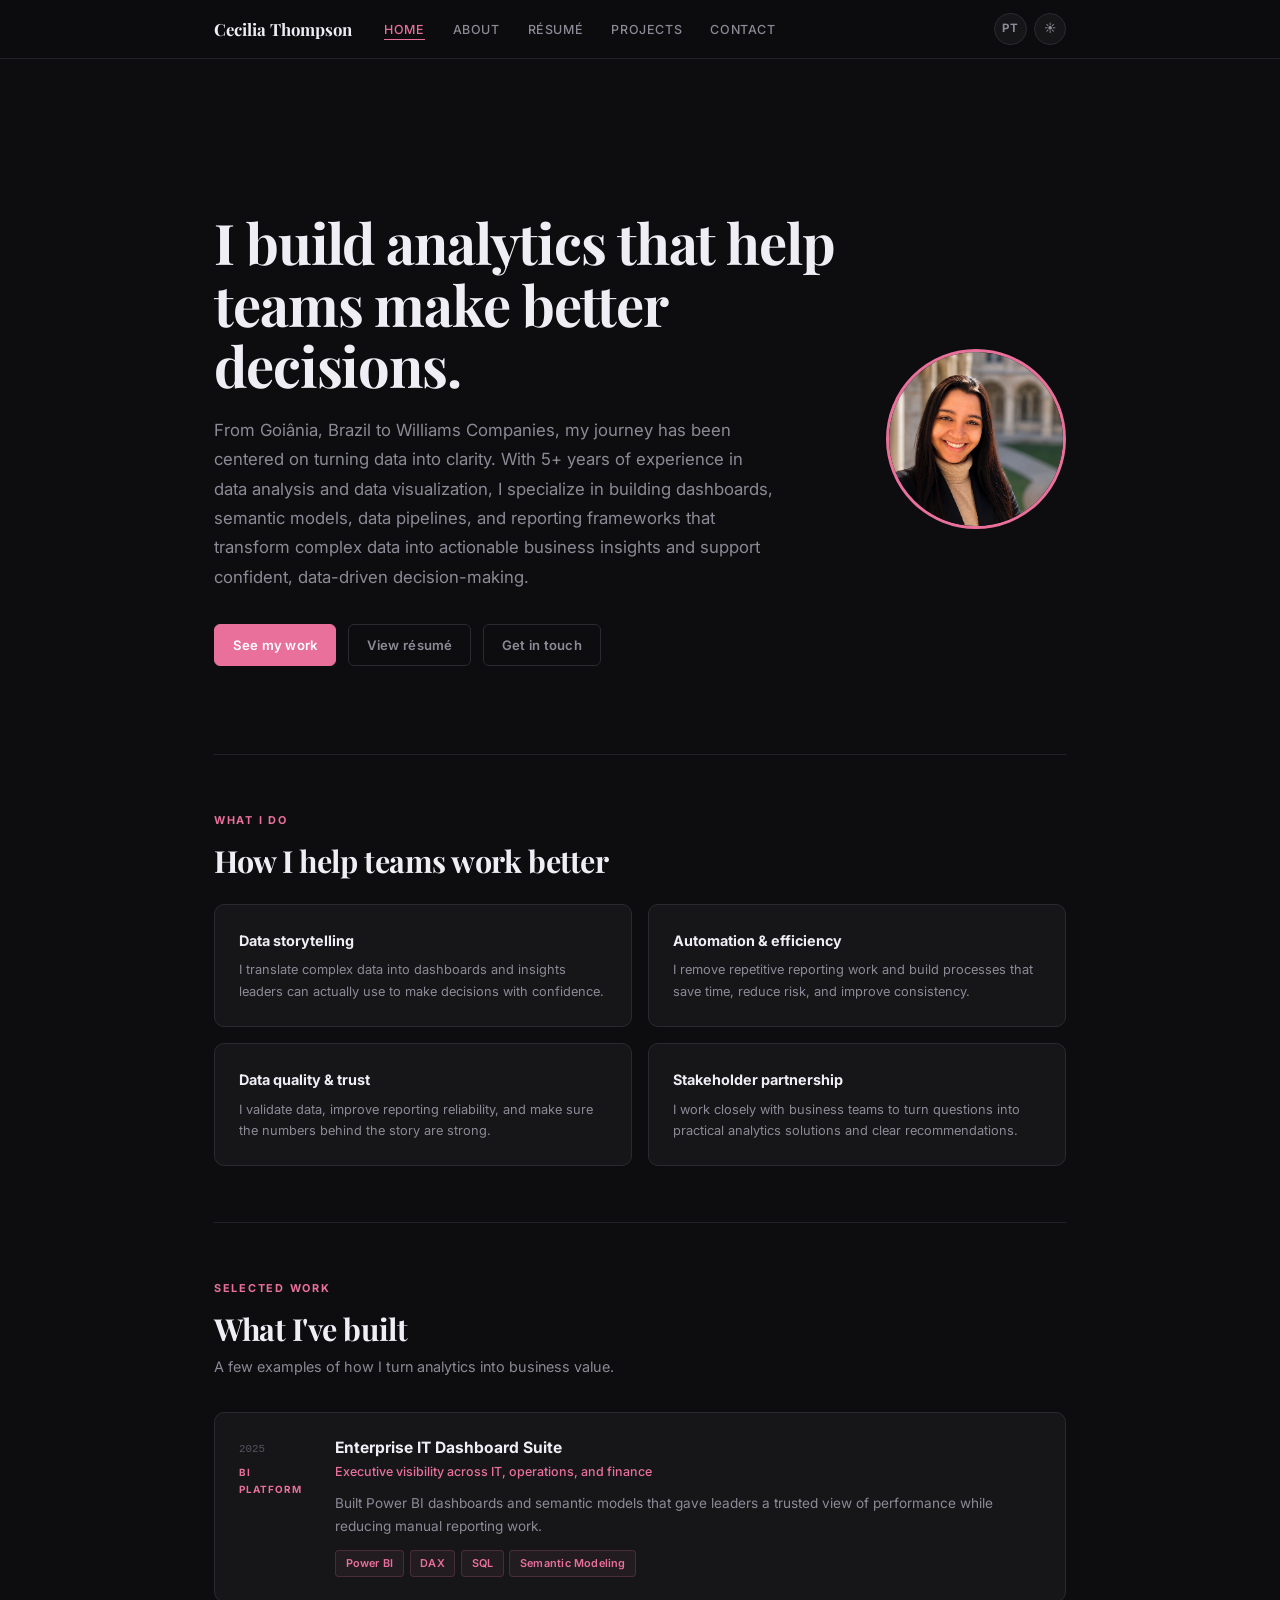
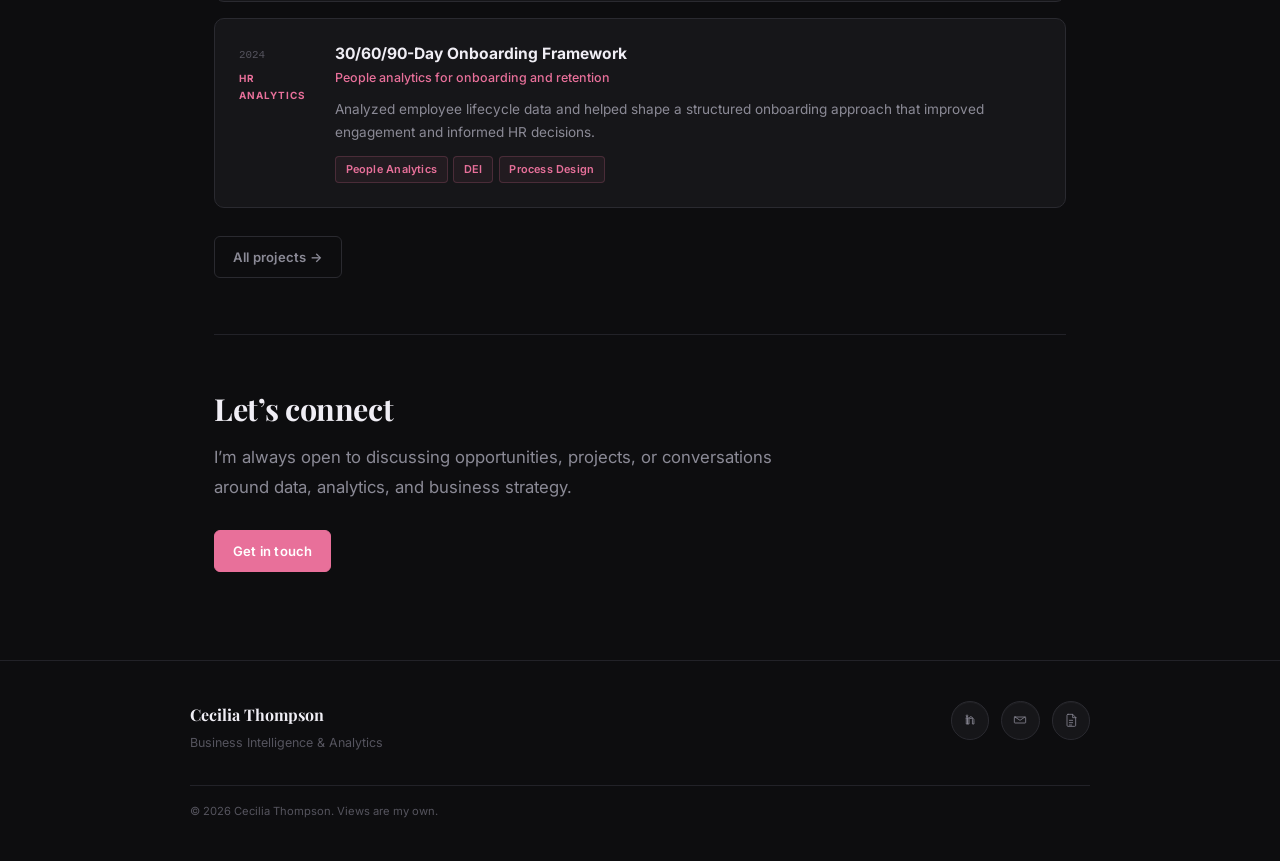
==== index.html @ 58d968da "Shrink hero photo to 180px and bust CSS cache Co-Authored-By: Claude Sonnet 4.6 <noreply@anthropic.c" ====
<!DOCTYPE html>
<html lang="en">
<head>
  <meta charset="UTF-8" />
  <meta name="viewport" content="width=device-width, initial-scale=1.0" />
  <title>Cecilia Thompson — BI & Analytics</title>
  <meta name="description" content="Business intelligence and analytics professional focused on data analysis, dashboards, and models that help teams make better decisions." />
  <meta property="og:title" content="Cecilia Thompson — BI & Analytics" />
  <meta property="og:description" content="Five+ years working with data analysis and building dashboards, models, and pipelines that help Fortune 500 organizations stop guessing." />
  <meta property="og:type" content="website" />
  <link rel="preconnect" href="https://fonts.googleapis.com" />
  <link rel="preconnect" href="https://fonts.gstatic.com" crossorigin />
  <link href="https://fonts.googleapis.com/css2?family=Inter:wght@400;500;600;700&family=Playfair+Display:ital,wght@0,700;1,700&display=swap" rel="stylesheet" />
  <link rel="stylesheet" href="style.css?v=2" />
</head>
<body>
<a href="#main" class="skip-link">Skip to content</a>

<nav class="nav" aria-label="Primary navigation">
  <div class="nav__inner">
    <a href="index.html" class="nav__logo">Cecilia Thompson</a>
    <ul class="nav__links" id="nav-links" role="list">
      <li><a href="index.html" class="nav__link nav__link--active" data-i18n="nav.home">Home</a></li>
      <li><a href="about.html" class="nav__link" data-i18n="nav.about">About</a></li>
      <li><a href="resume.html" class="nav__link" data-i18n="nav.resume">Résumé</a></li>
      <li><a href="projects.html" class="nav__link" data-i18n="nav.projects">Projects</a></li>
      <li><a href="contact.html" class="nav__link" data-i18n="nav.contact">Contact</a></li>
    </ul>
    <div class="nav__controls">
      <button class="nav__toggle" id="lang-toggle" aria-label="Switch language">PT</button>
      <button class="nav__toggle nav__toggle--theme" id="theme-toggle" aria-label="Toggle theme">☀</button>
    </div>
    <button class="nav__hamburger" aria-label="Open menu" aria-expanded="false" onclick="toggleNav(this)">
      <span></span><span></span><span></span>
    </button>
  </div>
</nav>

<main id="main">
  <div class="page page--wide">

    <!-- HERO -->
    <section class="hero hero--split">
      <div class="hero__text">
        <h1 data-i18n="hero.title">I build analytics that help teams make better decisions.</h1>
        <p class="lead hero__lead" data-i18n="hero.lead">From Goiânia, Brazil to Williams Companies, my journey has been centered on turning data into clarity. With 5+ years of experience in data analysis and data visualization, I specialize in building dashboards, semantic models, data pipelines, and reporting frameworks that transform complex data into actionable business insights and support confident, data-driven decision-making.</p>
        <div class="hero__actions">
          <a href="projects.html" class="btn btn--primary" data-i18n="btn.work">See my work</a>
          <a href="resume.html" class="btn btn--ghost" data-i18n="btn.resume">View résumé</a>
          <a href="contact.html" class="btn btn--ghost" data-i18n="btn.contact">Get in touch</a>
        </div>
      </div>
      <div class="hero__photo">
        <img src="assets/profile.png" alt="Cecilia Thompson" />
      </div>
    </section>

    <hr/>

    <!-- WHAT I DO -->
    <section class="reveal">
      <span class="eyebrow" data-i18n="skills.eyebrow">What I do</span>
      <h2 data-i18n="skills.title">How I help teams work better</h2>
      <div class="pillars" style="margin-top:1.5rem">
        <div class="pillar">
          <div class="pillar__title" data-i18n="skills.card1.title">Data storytelling</div>
          <div class="pillar__body" data-i18n="skills.card1.body">I translate complex data into dashboards and insights leaders can actually use to make decisions with confidence.</div>
        </div>
        <div class="pillar">
          <div class="pillar__title" data-i18n="skills.card2.title">Automation & efficiency</div>
          <div class="pillar__body" data-i18n="skills.card2.body">I remove repetitive reporting work and build processes that save time, reduce risk, and improve consistency.</div>
        </div>
        <div class="pillar">
          <div class="pillar__title" data-i18n="skills.card3.title">Data quality & trust</div>
          <div class="pillar__body" data-i18n="skills.card3.body">I validate data, improve reporting reliability, and make sure the numbers behind the story are strong.</div>
        </div>
        <div class="pillar">
          <div class="pillar__title" data-i18n="skills.card4.title">Stakeholder partnership</div>
          <div class="pillar__body" data-i18n="skills.card4.body">I work closely with business teams to turn questions into practical analytics solutions and clear recommendations.</div>
        </div>
      </div>
    </section>

    <hr/>

    <!-- SELECTED WORK -->
    <section class="reveal">
      <span class="eyebrow" data-i18n="work.eyebrow">Selected work</span>
      <h2 data-i18n="work.title">What I've built</h2>
      <p class="section__sub" data-i18n="work.sub">A few examples of how I turn analytics into business value.</p>

      <div class="proj-list" style="margin-top:2rem">

        <a class="proj-item proj-item--link" href="projects.html#enterprise-it-dashboard-suite">
          <div class="proj-meta">
            <div class="proj-year">2025</div>
            <div class="proj-cat" data-i18n="work.card1.cat">BI Platform</div>
          </div>
          <div>
            <div class="proj-title" data-i18n="work.card1.title">Enterprise IT Dashboard Suite</div>
            <div class="proj-kicker" data-i18n="work.card1.kicker">Executive visibility across IT, operations, and finance</div>
            <div class="proj-desc" data-i18n="work.card1.desc">Built Power BI dashboards and semantic models that gave leaders a trusted view of performance while reducing manual reporting work.</div>
            <div class="proj-tags"><span class="tag">Power BI</span><span class="tag">DAX</span><span class="tag">SQL</span><span class="tag">Semantic Modeling</span></div>
          </div>
        </a>

        <a class="proj-item proj-item--link" href="projects.html#onboarding-framework">
          <div class="proj-meta">
            <div class="proj-year">2024</div>
            <div class="proj-cat" data-i18n="work.card2.cat">HR Analytics</div>
          </div>
          <div>
            <div class="proj-title" data-i18n="work.card2.title">30/60/90-Day Onboarding Framework</div>
            <div class="proj-kicker" data-i18n="work.card2.kicker">People analytics for onboarding and retention</div>
            <div class="proj-desc" data-i18n="work.card2.desc">Analyzed employee lifecycle data and helped shape a structured onboarding approach that improved engagement and informed HR decisions.</div>
            <div class="proj-tags"><span class="tag">People Analytics</span><span class="tag">DEI</span><span class="tag">Process Design</span></div>
          </div>
        </a>

      </div>

      <div style="margin-top:1.75rem">
        <a href="projects.html" class="btn btn--ghost">All projects →</a>
      </div>
    </section>

    <hr/>

    <!-- CTA -->
    <section class="reveal" style="padding-bottom:1rem">
      <h2 data-i18n="cta.title">Let’s connect</h2>
      <p class="lead" style="margin:1rem 0 1.75rem" data-i18n="cta.body">I’m always open to discussing opportunities, projects, or conversations around data, analytics, and business strategy.</p>
      <a href="contact.html" class="btn btn--primary" data-i18n="cta.button">Get in touch</a>
    </section>

  </div>
</main>

<footer class="footer" aria-label="Site footer">
  <div class="footer__inner">
    <div class="footer__left">
      <div class="footer__name" data-i18n="footer.name">Cecilia Thompson</div>
      <div class="footer__tagline" data-i18n="footer.tagline">Business Intelligence & Analytics</div>
    </div>
    <div class="footer__links">
      <a href="https://www.linkedin.com/in/cecilia-t-38b101208/" target="_blank" rel="noopener" class="footer__icon" aria-label="LinkedIn">
        <svg viewBox="0 0 24 24" aria-hidden="true">
          <path d="M6.4 9.1h2.3V18H6.4V9.1Zm1.15-1.95a1.33 1.33 0 1 1 0-2.66 1.33 1.33 0 0 1 0 2.66ZM10.8 9.1h2.2v1.18h.03c.3-.58 1.04-1.18 2.15-1.18 2.3 0 2.74 1.5 2.74 3.46V18h-2.3v-7.15c0-1.7-.03-3.88-2.35-3.88-2.36 0-2.72 1.84-2.72 3.74V18h-2.3V9.1Z"/>
        </svg>
      </a>
      <a href="contact.html" class="footer__icon" aria-label="Contact">
        <svg viewBox="0 0 24 24" aria-hidden="true">
          <path d="M4.5 7.5h15a1 1 0 0 1 1 1v7a1 1 0 0 1-1 1h-15a1 1 0 0 1-1-1v-7a1 1 0 0 1 1-1Z"/>
          <path d="m4.5 7.5 7.5 5 7.5-5"/>
        </svg>
      </a>
      <a href="resume.html" class="footer__icon" aria-label="Résumé">
        <svg viewBox="0 0 24 24" aria-hidden="true">
          <path d="M7.5 3.5h7l4.5 4.5V20a1.5 1.5 0 0 1-1.5 1.5H7.5A1.5 1.5 0 0 1 6 20V5A1.5 1.5 0 0 1 7.5 3.5Z"/>
          <path d="M14.5 3.5v5h5"/>
          <path d="M9.5 12.5h5M9.5 16h5M9.5 19.5h3.5"/>
        </svg>
      </a>
    </div>
  </div>
  <p class="footer__copy" data-i18n="footer.copy">© 2026 Cecilia Thompson. Views are my own.</p>
</footer>

<script>
function toggleNav(btn){var links=document.getElementById("nav-links");var open=links.classList.toggle("nav__links--open");btn.setAttribute("aria-expanded",String(open));btn.setAttribute("aria-label",open?"Close menu":"Open menu");}
(function(){if("IntersectionObserver" in window){var obs=new IntersectionObserver(function(entries){entries.forEach(function(e){if(e.isIntersecting){e.target.classList.add("reveal--visible");obs.unobserve(e.target);}});},{threshold:0.08,rootMargin:"0px 0px -24px 0px"});document.querySelectorAll(".reveal").forEach(function(el){obs.observe(el);});}else{document.querySelectorAll(".reveal").forEach(function(el){el.classList.add("reveal--visible");});}})();
</script>
<script>
const translations = {
  en: {
    'nav.home': 'Home',
    'nav.about': 'About',
    'nav.resume': 'Résumé',
    'nav.projects': 'Projects',
    'nav.contact': 'Contact',
    'hero.title': 'I build analytics that help teams make better decisions.',
    'hero.lead': 'From Goiânia, Brazil to Williams Companies, my journey has been centered on turning data into clarity. With 5+ years of experience in data analysis and data visualization, I specialize in building dashboards, semantic models, data pipelines, and reporting frameworks that transform complex data into actionable business insights and support confident, data-driven decision-making.',
    'btn.work': 'See my work',
    'btn.resume': 'View résumé',
    'btn.contact': 'Get in touch',
    'skills.eyebrow': 'What I do',
    'skills.title': 'How I help teams work better',
    'skills.card1.title': 'Data storytelling',
    'skills.card1.body': 'I translate complex data into dashboards and insights leaders can actually use to make decisions with confidence.',
    'skills.card2.title': 'Automation & efficiency',
    'skills.card2.body': 'I remove repetitive reporting work and build processes that save time, reduce risk, and improve consistency.',
    'skills.card3.title': 'Data quality & trust',
    'skills.card3.body': 'I validate data, improve reporting reliability, and make sure the numbers behind the story are strong.',
    'skills.card4.title': 'Stakeholder partnership',
    'skills.card4.body': 'I work closely with business teams to turn questions into practical analytics solutions and clear recommendations.',
    'work.eyebrow': 'Selected work',
    'work.title': "What I've built",
    'work.sub': 'A few examples of how I turn analytics into business value.',
    'work.card1.cat': 'BI Platform',
    'work.card1.title': 'Enterprise IT Dashboard Suite',
    'work.card1.kicker': 'Executive visibility across IT, operations, and finance',
    'work.card1.desc': 'Built Power BI dashboards and semantic models that gave leaders a trusted view of performance while reducing manual reporting work.',
    'work.card2.cat': 'HR Analytics',
    'work.card2.title': '30/60/90-Day Onboarding Framework',
    'work.card2.kicker': 'People analytics for onboarding and retention',
    'work.card2.desc': 'Analyzed employee lifecycle data and helped shape a structured onboarding approach that improved engagement and informed HR decisions.',
    'cta.title': 'Let’s connect',
    'cta.body': 'I’m always open to discussing opportunities, projects, or conversations around data, analytics, and business strategy.',
    'cta.button': 'Get in touch',
    'footer.name': 'Cecilia Thompson',
    'footer.tagline': 'Business Intelligence & Analytics',
    'footer.copy': '© 2026 Cecilia Thompson. Views are my own.'
  },
  pt: {
    'nav.home': 'Início',
    'nav.about': 'Sobre',
    'nav.resume': 'Currículo',
    'nav.projects': 'Projetos',
    'nav.contact': 'Contato',
    'hero.title': 'Eu construo análises que ajudam equipes a tomar melhores decisões.',
    'hero.lead': 'De Goiânia, Brasil até a Williams Companies, minha trajetória tem sido focada em transformar dados em clareza. Com mais de 5 anos de experiência em análise e visualização de dados, sou especializada em construir dashboards, modelos semânticos, pipelines de dados e estruturas de relatórios que transformam dados complexos em insights acionáveis e apoiam decisões confiantes baseadas em dados.',
    'btn.work': 'Veja meu trabalho',
    'btn.resume': 'Ver currículo',
    'btn.contact': 'Entre em contato',
    'skills.eyebrow': 'O que faço',
    'skills.title': 'Como ajudo equipes a trabalhar melhor',
    'skills.card1.title': 'Narrativa com dados',
    'skills.card1.body': 'Traduzo dados complexos em dashboards e insights que líderes conseguem usar para tomar decisões com confiança.',
    'skills.card2.title': 'Automação e eficiência',
    'skills.card2.body': 'Elimino trabalho manual recorrente e construo processos que economizam tempo, reduzem riscos e melhoram a consistência.',
    'skills.card3.title': 'Qualidade e confiança dos dados',
    'skills.card3.body': 'Valido dados, aumento a confiabilidade dos relatórios e garanto que os números por trás da narrativa sejam sólidos.',
    'skills.card4.title': 'Parceria com stakeholders',
    'skills.card4.body': 'Trabalho em parceria com equipes de negócio para transformar perguntas em soluções analíticas práticas e recomendações claras.',
    'work.eyebrow': 'Trabalho selecionado',
    'work.title': 'O que eu construí',
    'work.sub': 'Alguns exemplos de como transformo analytics em valor para o negócio.',
    'work.card1.cat': 'Plataforma BI',
    'work.card1.title': 'Enterprise IT Dashboard Suite',
    'work.card1.kicker': 'Visibilidade executiva para TI, operações e finanças',
    'work.card1.desc': 'Construí dashboards e modelos semânticos em Power BI que deram aos líderes uma visão confiável do desempenho e reduziram o trabalho manual de relatórios.',
    'work.card2.cat': 'Analytics de RH',
    'work.card2.title': 'Framework de 30/60/90 dias',
    'work.card2.kicker': 'Analytics de pessoas para onboarding e retenção',
    'work.card2.desc': 'Analisei dados do ciclo de vida dos colaboradores e ajudei a estruturar uma abordagem de onboarding que melhorou o engajamento e apoiou decisões de RH.',
    'cta.title': 'Vamos conversar',
    'cta.body': 'Estou sempre aberta a discutir oportunidades, projetos ou conversas sobre dados, analytics e estratégia de negócio.',
    'cta.button': 'Entre em contato',
    'footer.name': 'Cecilia Thompson',
    'footer.tagline': 'Business Intelligence & Analytics',
    'footer.copy': '© 2026 Cecilia Thompson. Todos os direitos reservados.'
  }
};

const savedLang = localStorage.getItem('site-lang') || 'en';
const savedTheme = localStorage.getItem('site-theme') || 'dark';

function applyTranslation(lang) {
  document.documentElement.lang = lang;
  document.querySelectorAll('[data-i18n]').forEach(el => {
    const key = el.getAttribute('data-i18n');
    if (translations[lang] && translations[lang][key]) {
      el.textContent = translations[lang][key];
    }
  });
  const langToggle = document.getElementById('lang-toggle');
  if (langToggle) langToggle.textContent = lang === 'en' ? 'PT' : 'EN';
}

function applyTheme(theme) {
  document.body.setAttribute('data-theme', theme);
  const themeToggle = document.getElementById('theme-toggle');
  if (themeToggle) themeToggle.textContent = theme === 'dark' ? '☀' : '☾';
}

function toggleLanguage() {
  const current = document.documentElement.lang === 'pt' ? 'pt' : 'en';
  const next = current === 'en' ? 'pt' : 'en';
  localStorage.setItem('site-lang', next);
  applyTranslation(next);
}

function toggleTheme() {
  const current = document.body.getAttribute('data-theme') === 'light' ? 'light' : 'dark';
  const next = current === 'dark' ? 'light' : 'dark';
  localStorage.setItem('site-theme', next);
  applyTheme(next);
}

document.addEventListener('DOMContentLoaded', function () {
  applyTranslation(savedLang);
  applyTheme(savedTheme);
  document.getElementById('lang-toggle')?.addEventListener('click', toggleLanguage);
  document.getElementById('theme-toggle')?.addEventListener('click', toggleTheme);
});
</script>
</body>
</html>
---- style.css ----
/* ============================================================
   CECILIA THOMPSON — Design System
   Dark professional · Rose pink accent · Kaleb-inspired layout
   ============================================================ */

/* ── TOKENS ── */
:root {
  --bg:           #0D0D0F;
  --bg2:          #161619;
  --bg3:          #1E1E23;
  --border:       #2A2A30;
  --border-soft:  #222228;
  --text:         #F0EEF5;
  --text-muted:   #8B8A96;
  --text-faint:   #55545E;
  --accent:       #E8709A;
  --accent-dark:  #C4547A;
  --accent-glow:  rgba(232,112,154,0.12);
  --accent-faint: rgba(232,112,154,0.06);
  --display:      'Playfair Display', Georgia, serif;
  --body:         'Inter', system-ui, -apple-system, sans-serif;
  --mono:         'JetBrains Mono', 'Fira Code', 'Courier New', monospace;
  --content-w:    680px;
  --wide-w:       900px;
  --ease:         0.15s ease;
  --ease-slow:    0.35s ease;
}

/* ── RESET ── */
*, *::before, *::after { box-sizing: border-box; margin: 0; padding: 0; }
html { scroll-behavior: smooth; font-size: 16px; }
body {
  font-family: var(--body);
  background: var(--bg);
  color: var(--text);
  line-height: 1.7;
  -webkit-font-smoothing: antialiased;
  -moz-osx-font-smoothing: grayscale;
  min-height: 100vh;
  display: flex;
  flex-direction: column;
  transition: background var(--ease-slow), color var(--ease-slow);
}
body[data-theme="light"] {
  --bg: #F5F3EC;
  --bg2: #FBF8F1;
  --bg3: #F0EBDD;
  --border: #DDD4B7;
  --border-soft: #E8E0C8;
  --text: #181714;
  --text-muted: #5D5547;
  --text-faint: #8A7F65;
  --accent: #C4577A;
  --accent-dark: #A84165;
  --accent-glow: rgba(196,87,122,0.12);
  --accent-faint: rgba(196,87,122,0.08);
}
a { color: inherit; text-decoration: none; }
ul, ol { list-style: none; }
img, svg { display: block; max-width: 100%; }
button { cursor: pointer; border: none; background: none; font: inherit; color: inherit; }
input, textarea {
  font: inherit;
  color: var(--text);
  background: var(--bg3);
  border: 1px solid var(--border);
  border-radius: 6px;
  padding: 0.7rem 1rem;
  width: 100%;
  transition: border-color var(--ease);
}
input:focus, textarea:focus {
  outline: none;
  border-color: var(--accent);
}
input::placeholder, textarea::placeholder { color: var(--text-faint); }

/* ── ACCESSIBILITY ── */
.skip-link {
  position: absolute;
  top: -100%;
  left: 1rem;
  background: var(--accent);
  color: #fff;
  padding: 0.5rem 1rem;
  border-radius: 4px;
  font-size: 0.8rem;
  font-weight: 600;
  z-index: 999;
  transition: top var(--ease);
}
.skip-link:focus { top: 1rem; }
:focus-visible {
  outline: 2px solid var(--accent);
  outline-offset: 3px;
  border-radius: 3px;
}
@media (prefers-reduced-motion: reduce) {
  *, *::before, *::after {
    animation-duration: 0.01ms !important;
    transition-duration: 0.01ms !important;
  }
}

/* ── LAYOUT ── */
.container {
  width: 100%;
  max-width: var(--content-w);
  margin-inline: auto;
  padding-inline: 1.5rem;
}
.container--wide {
  max-width: var(--wide-w);
}
main { flex: 1; }

/* ── NAV ── */
.nav {
  position: sticky;
  top: 0;
  z-index: 100;
  background: rgba(13, 13, 15, 0.85);
  backdrop-filter: blur(16px);
  -webkit-backdrop-filter: blur(16px);
  border-bottom: 1px solid var(--border-soft);
  transition: background var(--ease-slow);
}
body[data-theme="light"] .nav {
  background: rgba(245, 243, 236, 0.85);
}
.nav__inner {
  max-width: var(--wide-w);
  margin-inline: auto;
  padding-inline: 1.5rem;
  height: 58px;
  display: flex;
  align-items: center;
  justify-content: space-between;
  gap: 2rem;
}
.nav__logo {
  font-family: var(--display);
  font-size: 1.05rem;
  font-weight: 700;
  color: var(--text);
  white-space: nowrap;
  flex-shrink: 0;
}
.nav__logo span { color: var(--accent); }
.nav__links {
  display: flex;
  align-items: center;
  gap: 1.75rem;
}
.nav__controls {
  display: flex;
  align-items: center;
  gap: 0.45rem;
  margin-left: auto;
}
.nav__toggle {
  display: inline-flex;
  align-items: center;
  justify-content: center;
  min-width: 2rem;
  height: 2rem;
  padding: 0 0.45rem;
  border-radius: 999px;
  background: var(--bg2);
  border: 1px solid var(--border);
  color: var(--text-muted);
  font-size: 0.72rem;
  font-weight: 700;
  letter-spacing: 0.06em;
  transition: background var(--ease), color var(--ease), border-color var(--ease);
}
.nav__toggle:hover {
  background: var(--bg3);
  color: var(--text);
  border-color: var(--text-faint);
}
.nav__link {
  font-size: 0.78rem;
  font-weight: 500;
  color: var(--text-muted);
  letter-spacing: 0.05em;
  text-transform: uppercase;
  transition: color var(--ease);
  position: relative;
  padding-bottom: 2px;
}
.nav__link::after {
  content: '';
  position: absolute;
  bottom: -1px;
  left: 0;
  width: 0;
  height: 1px;
  background: var(--accent);
  transition: width var(--ease);
}
.nav__link:hover { color: var(--text); }
.nav__link:hover::after { width: 100%; }
.nav__link--active { color: var(--accent) !important; }
.nav__link--active::after { width: 100%; }

/* Hamburger */
.nav__hamburger {
  display: none;
  flex-direction: column;
  gap: 5px;
  padding: 4px;
  flex-shrink: 0;
}
.nav__hamburger span {
  display: block;
  width: 20px;
  height: 1.5px;
  background: var(--text-muted);
  border-radius: 2px;
  transition: transform var(--ease), opacity var(--ease), background var(--ease);
}
.nav__hamburger:hover span { background: var(--text); }

@media (max-width: 600px) {
  .nav__links {
    display: none;
    position: absolute;
    top: 58px;
    left: 0;
    right: 0;
    background: var(--bg2);
    border-bottom: 1px solid var(--border);
    padding: 1.5rem;
    flex-direction: column;
    align-items: flex-start;
    gap: 1.25rem;
  }
  .nav__links--open { display: flex; }
  .nav__hamburger { display: flex; }
  .nav__link { font-size: 0.9rem; }
}

/* ── PAGE WRAPPER ── */
.page {
  padding: 4.5rem 1.5rem;
  max-width: var(--content-w);
  margin-inline: auto;
}
.page--wide {
  max-width: var(--wide-w);
}

/* ── TYPOGRAPHY ── */
.eyebrow {
  display: block;
  font-size: 0.68rem;
  font-weight: 700;
  letter-spacing: 0.16em;
  text-transform: uppercase;
  color: var(--accent);
  margin-bottom: 0.85rem;
}
h1 {
  font-family: var(--display);
  font-size: clamp(2.2rem, 5.5vw, 3.5rem);
  font-weight: 700;
  line-height: 1.1;
  letter-spacing: -0.02em;
  color: var(--text);
}
h1 em {
  font-style: italic;
  color: var(--accent);
}
h2 {
  font-family: var(--display);
  font-size: clamp(1.5rem, 3vw, 1.9rem);
  font-weight: 700;
  line-height: 1.2;
  letter-spacing: -0.015em;
  color: var(--text);
}
h3 {
  font-size: 1rem;
  font-weight: 700;
  color: var(--text);
  line-height: 1.4;
}
.lead {
  font-size: 1.05rem;
  color: var(--text-muted);
  line-height: 1.75;
  max-width: 560px;
}
.prose {
  font-size: 0.975rem;
  color: var(--text-muted);
  line-height: 1.85;
}
.prose p + p { margin-top: 1.1rem; }
.prose strong { color: var(--text); font-weight: 600; }
.prose a { color: var(--accent); transition: opacity var(--ease); }
.prose a:hover { opacity: 0.8; }

/* ── DIVIDER ── */
hr {
  border: none;
  border-top: 1px solid var(--border-soft);
  margin: 3.5rem 0;
}

/* ── BUTTONS ── */
.btn {
  display: inline-flex;
  align-items: center;
  gap: 0.4rem;
  font-size: 0.82rem;
  font-weight: 600;
  padding: 0.55rem 1.1rem;
  border-radius: 6px;
  border: 1px solid transparent;
  transition: all var(--ease);
  letter-spacing: 0.02em;
  white-space: nowrap;
}
.btn--primary {
  background: var(--accent);
  color: #fff;
  border-color: var(--accent);
}
.btn--primary:hover {
  background: var(--accent-dark);
  border-color: var(--accent-dark);
  transform: translateY(-1px);
}
.btn--ghost {
  background: transparent;
  color: var(--text-muted);
  border-color: var(--border);
}
.btn--ghost:hover {
  color: var(--text);
  border-color: var(--text-faint);
}

/* ── TAGS ── */
.tag {
  display: inline-block;
  font-size: 0.68rem;
  font-weight: 600;
  padding: 0.2rem 0.6rem;
  border-radius: 4px;
  background: var(--accent-faint);
  color: var(--accent);
  border: 1px solid rgba(232,112,154,0.2);
  letter-spacing: 0.02em;
}
.tag--neutral {
  background: var(--bg3);
  color: var(--text-muted);
  border-color: var(--border);
}

/* ── STATS STRIP ── */
.stats {
  display: grid;
  grid-template-columns: repeat(4, 1fr);
  border: 1px solid var(--border);
  border-radius: 10px;
  overflow: hidden;
  background: var(--bg2);
}
.stat {
  padding: 1.5rem 1.25rem;
  border-right: 1px solid var(--border);
}
.stat:last-child { border-right: none; }
.stat__n {
  font-family: var(--display);
  font-size: 1.75rem;
  font-weight: 700;
  color: var(--accent);
  line-height: 1;
  margin-bottom: 0.35rem;
}
.stat__l {
  font-size: 0.68rem;
  color: var(--text-faint);
  text-transform: uppercase;
  letter-spacing: 0.1em;
  font-weight: 500;
}
@media (max-width: 500px) {
  .stats { grid-template-columns: 1fr 1fr; }
  .stat:nth-child(2) { border-right: none; }
  .stat:nth-child(3) { border-top: 1px solid var(--border); }
  .stat:nth-child(4) { border-top: 1px solid var(--border); border-right: none; }
}

/* ── PILLAR GRID ── */
.pillars {
  display: grid;
  grid-template-columns: 1fr 1fr;
  gap: 1rem;
  background: transparent;
  border: none;
  border-radius: 0;
  overflow: visible;
}
.pillar {
  background: var(--bg2);
  border: 1px solid var(--border);
  border-radius: 10px;
  padding: 1.5rem;
  transition: background var(--ease), border-color var(--ease);
}
.pillar:hover {
  background: var(--bg3);
  border-color: var(--text-faint);
}
.pillar__title {
  font-size: 0.9rem;
  font-weight: 700;
  color: var(--text);
  margin-bottom: 0.4rem;
}
.pillar__body {
  font-size: 0.8rem;
  color: var(--text-muted);
  line-height: 1.65;
}
@media (max-width: 480px) { .pillars { grid-template-columns: 1fr; } }

/* ── PROJECT CARDS ── */
.proj-list {
  display: flex;
  flex-direction: column;
  gap: 1rem;
}
.proj-item {
  display: grid;
  grid-template-columns: 72px 1fr;
  gap: 1.5rem;
  padding: 1.5rem;
  background: var(--bg2);
  border: 1px solid var(--border);
  border-radius: 10px;
  transition: background var(--ease), border-color var(--ease), transform var(--ease);
  text-decoration: none;
  color: inherit;
}
.proj-item:hover {
  background: var(--bg3);
  border-color: var(--text-faint);
  transform: translateY(-1px);
}
.proj-item--link { cursor: pointer; }
.proj-item--link:hover .proj-title { color: var(--accent); }
.proj-meta { padding-top: 3px; }
.proj-year {
  font-family: var(--mono);
  font-size: 0.68rem;
  color: var(--text-faint);
  margin-bottom: 0.35rem;
}
.proj-cat {
  font-size: 0.62rem;
  font-weight: 700;
  text-transform: uppercase;
  letter-spacing: 0.1em;
  color: var(--accent);
}
.proj-title {
  font-size: 0.975rem;
  font-weight: 700;
  color: var(--text);
  margin-bottom: 0.2rem;
  line-height: 1.35;
  transition: color var(--ease);
}
.proj-kicker {
  font-size: 0.78rem;
  color: var(--accent);
  font-weight: 500;
  margin-bottom: 0.6rem;
}
.proj-desc {
  font-size: 0.85rem;
  color: var(--text-muted);
  line-height: 1.7;
  margin-bottom: 0.75rem;
}
.proj-tags { display: flex; flex-wrap: wrap; gap: 0.35rem; }
@media (max-width: 480px) {
  .proj-item { grid-template-columns: 1fr; gap: 0.3rem; }
  .proj-meta { display: flex; gap: 0.75rem; align-items: center; padding-top: 0; }
}

/* ── TIMELINE (résumé) ── */
.tl { display: flex; flex-direction: column; }
.tl-row {
  display: grid;
  grid-template-columns: 96px 1fr;
  gap: 2rem;
  padding: 2.25rem 0;
  border-bottom: 1px solid var(--border-soft);
}
.tl-row:first-child { padding-top: 0; }
.tl-row:last-child { border-bottom: none; }
.tl-date {
  font-family: var(--mono);
  font-size: 0.68rem;
  color: var(--text-faint);
  padding-top: 3px;
  line-height: 1.5;
}
.tl-badge {
  display: inline-block;
  font-size: 0.6rem;
  font-weight: 700;
  text-transform: uppercase;
  letter-spacing: 0.08em;
  color: var(--accent);
  background: var(--accent-faint);
  border: 1px solid rgba(232,112,154,0.18);
  padding: 0.15rem 0.5rem;
  border-radius: 3px;
  margin-bottom: 0.6rem;
}
.tl-role {
  font-size: 1rem;
  font-weight: 700;
  color: var(--text);
  margin-bottom: 0.15rem;
}
.tl-co {
  font-size: 0.82rem;
  color: var(--accent);
  font-weight: 500;
  margin-bottom: 0.1rem;
}
.tl-loc {
  font-size: 0.75rem;
  color: var(--text-faint);
  margin-bottom: 0.9rem;
}
.tl-bullets { display: flex; flex-direction: column; gap: 0.4rem; }
.tl-bullets li {
  font-size: 0.85rem;
  color: var(--text-muted);
  padding-left: 1rem;
  position: relative;
  line-height: 1.65;
}
.tl-bullets li::before {
  content: '—';
  position: absolute;
  left: 0;
  color: var(--text-faint);
  font-size: 0.75rem;
}
.tl-tags { display: flex; flex-wrap: wrap; gap: 0.35rem; margin-top: 0.85rem; }
@media (max-width: 500px) {
  .tl-row { grid-template-columns: 1fr; gap: 0.4rem; }
}

/* ── SKILLS ── */
.skill-group { margin-bottom: 1.75rem; }
.skill-group:last-child { margin-bottom: 0; }
.skill-group__title {
  font-size: 0.68rem;
  font-weight: 700;
  text-transform: uppercase;
  letter-spacing: 0.12em;
  color: var(--text-faint);
  margin-bottom: 0.65rem;
}
.skill-group__tags { display: flex; flex-wrap: wrap; gap: 0.4rem; }

/* ── EDU CARDS ── */
.edu-grid {
  display: grid;
  grid-template-columns: 1fr 1fr;
  gap: 1px;
  background: var(--border);
  border: 1px solid var(--border);
  border-radius: 10px;
  overflow: hidden;
}
.edu-card {
  background: var(--bg2);
  padding: 1.5rem;
  position: relative;
}
.edu-card--active::before {
  content: '';
  position: absolute;
  top: 0; left: 0; right: 0;
  height: 2px;
  background: var(--accent);
}
.edu-deg {
  font-size: 0.95rem;
  font-weight: 700;
  color: var(--text);
  line-height: 1.35;
  margin-bottom: 0.3rem;
}
.edu-school {
  font-size: 0.8rem;
  color: var(--accent);
  font-weight: 500;
  margin-bottom: 0.2rem;
}
.edu-meta {
  font-size: 0.75rem;
  color: var(--text-faint);
  margin-bottom: 0.85rem;
}
.edu-status {
  font-size: 0.62rem;
  font-weight: 700;
  text-transform: uppercase;
  letter-spacing: 0.07em;
  padding: 0.2rem 0.55rem;
  border-radius: 3px;
}
.edu-status--active {
  background: var(--accent-faint);
  color: var(--accent);
  border: 1px solid rgba(232,112,154,0.2);
}
.edu-status--done {
  background: var(--bg3);
  color: var(--text-faint);
  border: 1px solid var(--border);
}
@media (max-width: 480px) { .edu-grid { grid-template-columns: 1fr; } }

/* ── CONTACT LINKS ── */
.contact-links { display: flex; flex-direction: column; gap: 0; border: 1px solid var(--border); border-radius: 10px; overflow: hidden; }
.contact-link {
  display: flex;
  align-items: center;
  gap: 1rem;
  padding: 1.1rem 1.25rem;
  background: var(--bg2);
  border-bottom: 1px solid var(--border-soft);
  transition: background var(--ease), color var(--ease);
  color: inherit;
}
.contact-link:last-child { border-bottom: none; }
.contact-link:hover { background: var(--bg3); }
.contact-link:hover .cl-value { color: var(--accent); }
.cl-icon { font-size: 1rem; width: 20px; text-align: center; flex-shrink: 0; }
.cl-label {
  font-size: 0.62rem;
  font-weight: 700;
  text-transform: uppercase;
  letter-spacing: 0.1em;
  color: var(--text-faint);
  margin-bottom: 0.1rem;
}
.cl-value {
  font-size: 0.88rem;
  color: var(--text-muted);
  transition: color var(--ease);
}

/* ── FOOTER ── */
.footer {
  border-top: 1px solid var(--border-soft);
  padding: 2.5rem 1.5rem;
  margin-top: auto;
}
.footer__inner {
  max-width: var(--wide-w);
  margin-inline: auto;
  display: flex;
  align-items: flex-start;
  justify-content: space-between;
  flex-wrap: wrap;
  gap: 1.5rem;
}
.footer__left { }
.footer__name {
  font-family: var(--display);
  font-size: 1rem;
  font-weight: 700;
  color: var(--text);
  margin-bottom: 0.2rem;
}
.footer__tagline {
  font-size: 0.78rem;
  color: var(--text-faint);
}
.footer__links {
  display: flex;
  align-items: center;
  gap: 0.75rem;
  flex-wrap: wrap;
}
.footer__icon {
  display: inline-flex;
  align-items: center;
  justify-content: center;
  width: 2.4rem;
  height: 2.4rem;
  border-radius: 999px;
  background: var(--bg2);
  border: 1px solid var(--border);
  color: var(--text-muted);
  transition: background var(--ease), border-color var(--ease), color var(--ease), transform var(--ease), box-shadow var(--ease);
  box-shadow: inset 0 1px 0 rgba(255, 255, 255, 0.04);
}
.footer__icon svg {
  width: 1rem;
  height: 1rem;
  display: block;
  fill: none;
  stroke: currentColor;
  stroke-width: 1.2;
  stroke-linecap: round;
  stroke-linejoin: round;
}
.footer__icon:hover {
  background: var(--accent-faint);
  border-color: var(--accent);
  color: var(--accent);
  transform: translateY(-1px);
  box-shadow: 0 6px 16px rgba(232, 112, 154, 0.12);
}
.footer__copy {
  font-size: 0.7rem;
  color: var(--text-faint);
  margin-top: 2rem;
  padding-top: 1rem;
  border-top: 1px solid var(--border-soft);
  max-width: var(--wide-w);
  margin-inline: auto;
}

/* ── HERO (home) ── */
.hero { padding: 5rem 0 2rem; }
.hero--split {
  display: flex;
  align-items: center;
  gap: 3rem;
}
.hero__text {
  flex: 1;
  min-width: 0;
}
.hero__photo {
  flex-shrink: 0;
  width: 180px;
  height: 180px;
  border-radius: 50%;
  overflow: hidden;
  border: 3px solid var(--accent);
}
.hero__photo img {
  width: 180px;
  height: 180px;
  object-fit: cover;
  display: block;
  max-width: none;
}
@media (max-width: 680px) {
  .hero--split {
    flex-direction: column-reverse;
    text-align: center;
    gap: 2rem;
  }
  .hero__photo {
    width: 150px;
    height: 150px;
    margin-inline: auto;
  }
  .hero__photo img {
    width: 150px;
    height: 150px;
  }
  .hero__actions { justify-content: center; }
}
.hero__eyebrow {
  display: flex;
  align-items: center;
  gap: 0.6rem;
  font-size: 0.7rem;
  font-weight: 700;
  letter-spacing: 0.14em;
  text-transform: uppercase;
  color: var(--accent);
  margin-bottom: 1.35rem;
}
.hero__eyebrow::before {
  content: '';
  display: block;
  width: 20px;
  height: 1px;
  background: var(--accent);
  flex-shrink: 0;
}
.hero h1 { margin-bottom: 1.25rem; }
.hero__lead { margin-bottom: 2rem; }
.hero__actions { display: flex; gap: 0.75rem; flex-wrap: wrap; }

/* ── SECTION SPACING ── */
.section { margin-top: 3.5rem; }
.section__hd { margin-bottom: 2rem; }
.section__hd h2 { margin-top: 0.5rem; }
.section__sub {
  font-size: 0.9rem;
  color: var(--text-muted);
  margin-top: 0.5rem;
  max-width: 520px;
}

/* ── REVEAL ANIMATION ── */
.reveal {
  opacity: 0;
  transform: translateY(14px);
  transition: opacity 0.5s ease, transform 0.5s ease;
}
.reveal--visible {
  opacity: 1;
  transform: none;
}

/* ── SECTION DIVIDER WITH LABEL ── */
.section-label {
  display: flex;
  align-items: center;
  gap: 1rem;
  margin: 3.5rem 0 2rem;
}
.section-label::before,
.section-label::after {
  content: '';
  flex: 1;
  height: 1px;
  background: var(--border-soft);
}
.section-label span {
  font-size: 0.65rem;
  font-weight: 700;
  letter-spacing: 0.14em;
  text-transform: uppercase;
  color: var(--text-faint);
  white-space: nowrap;
}
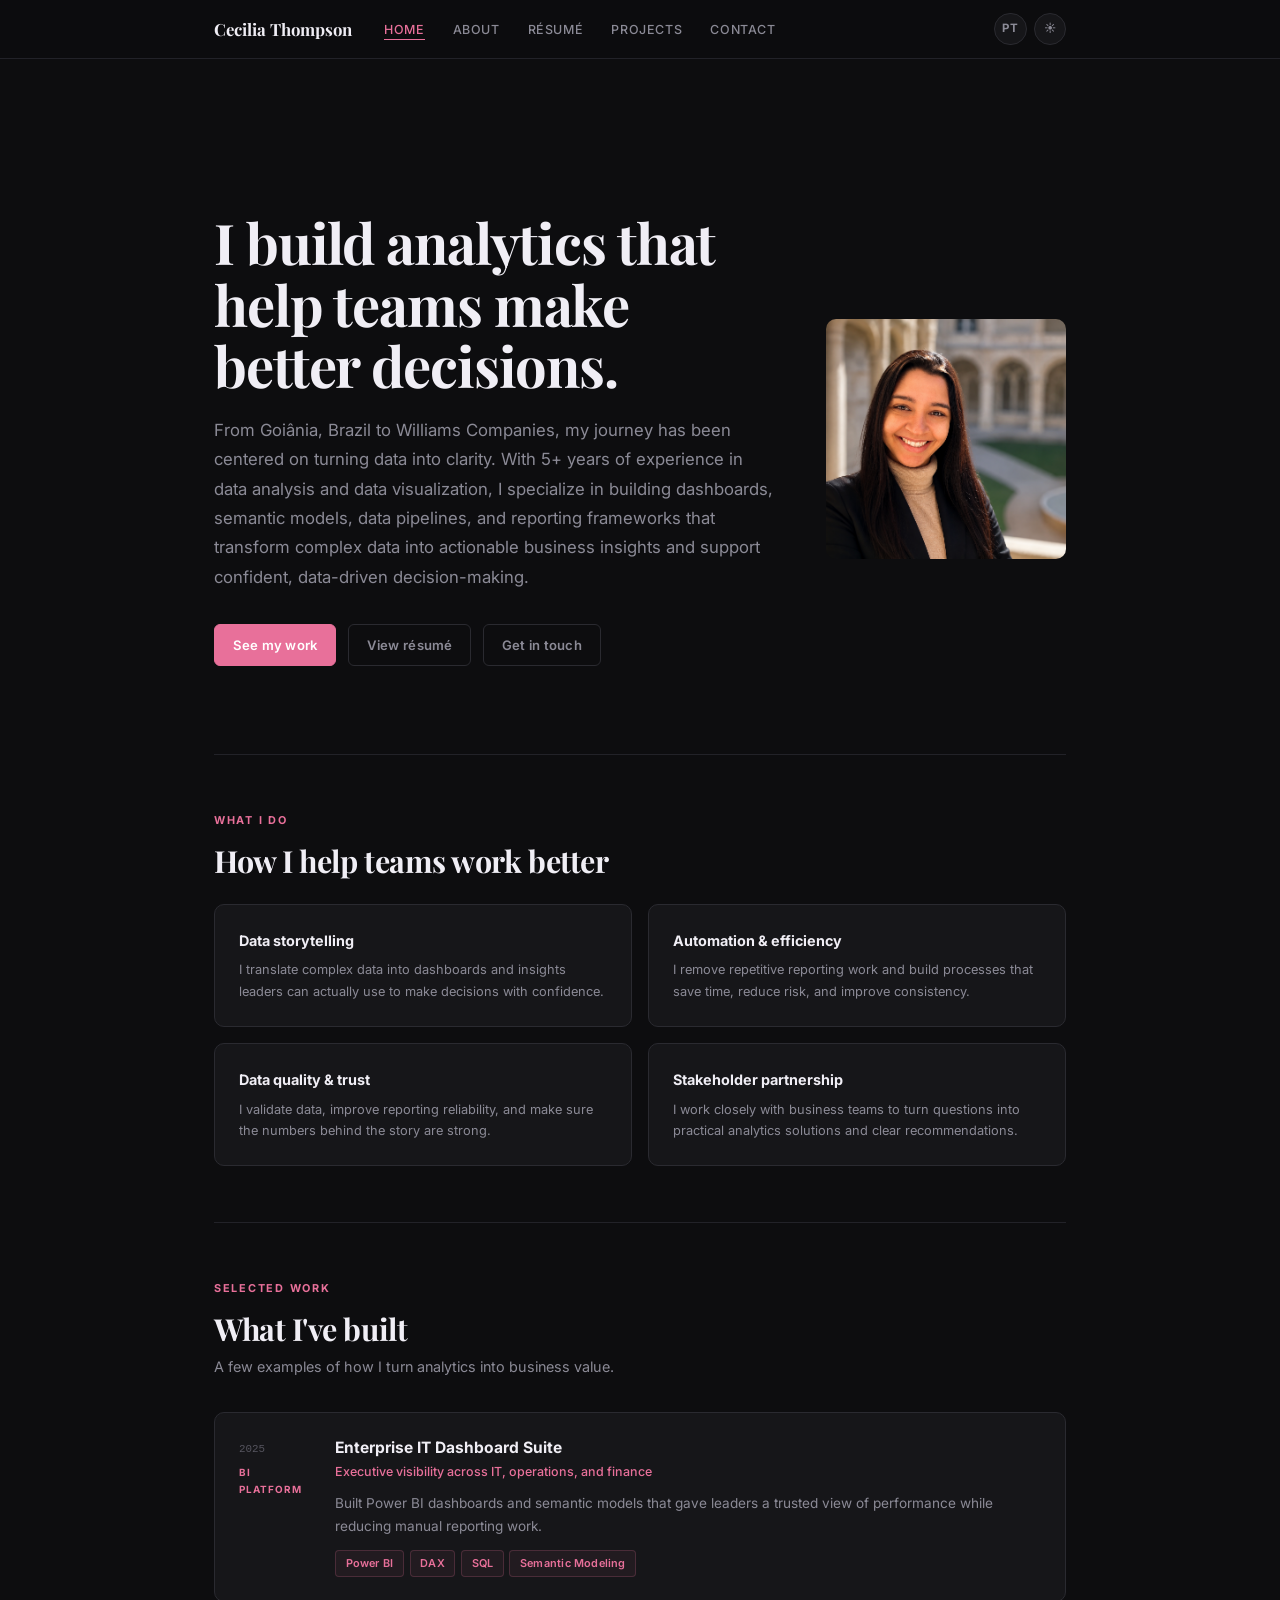
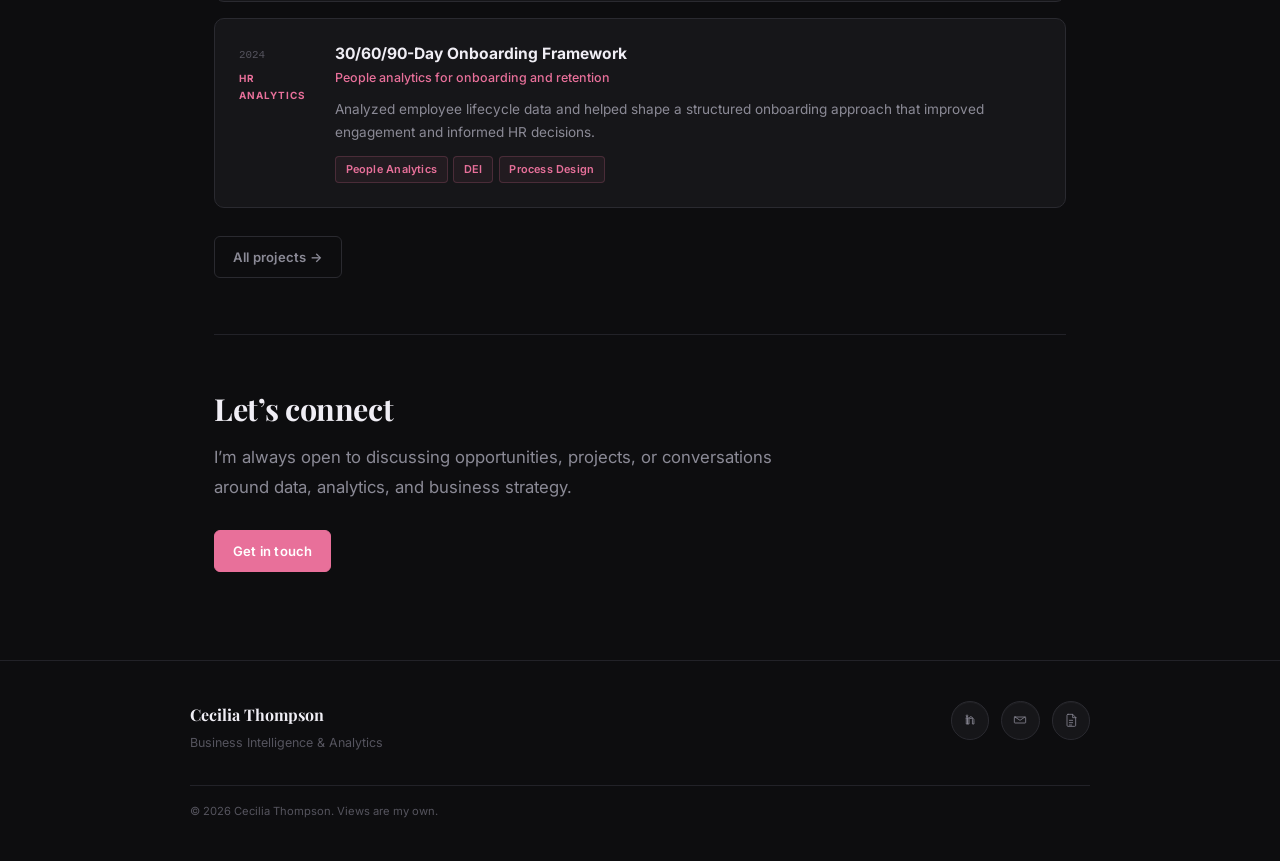
==== commit 37528a35: "Change hero photo to square with rounded corners, no border, 240px Co-Authored-By: Claude Sonnet 4.6" ====
--- a/index.html
+++ b/index.html
@@ -11,7 +11,7 @@
   <link rel="preconnect" href="https://fonts.googleapis.com" />
   <link rel="preconnect" href="https://fonts.gstatic.com" crossorigin />
   <link href="https://fonts.googleapis.com/css2?family=Inter:wght@400;500;600;700&family=Playfair+Display:ital,wght@0,700;1,700&display=swap" rel="stylesheet" />
-  <link rel="stylesheet" href="style.css?v=2" />
+  <link rel="stylesheet" href="style.css?v=3" />
 </head>
 <body>
 <a href="#main" class="skip-link">Skip to content</a>
--- a/style.css
+++ b/style.css
@@ -754,15 +754,14 @@
 }
 .hero__photo {
   flex-shrink: 0;
-  width: 180px;
-  height: 180px;
-  border-radius: 50%;
+  width: 240px;
+  height: 240px;
+  border-radius: 10px;
   overflow: hidden;
-  border: 3px solid var(--accent);
 }
 .hero__photo img {
-  width: 180px;
-  height: 180px;
+  width: 240px;
+  height: 240px;
   object-fit: cover;
   display: block;
   max-width: none;
@@ -774,13 +773,13 @@
     gap: 2rem;
   }
   .hero__photo {
-    width: 150px;
-    height: 150px;
+    width: 200px;
+    height: 200px;
     margin-inline: auto;
   }
   .hero__photo img {
-    width: 150px;
-    height: 150px;
+    width: 200px;
+    height: 200px;
   }
   .hero__actions { justify-content: center; }
 }
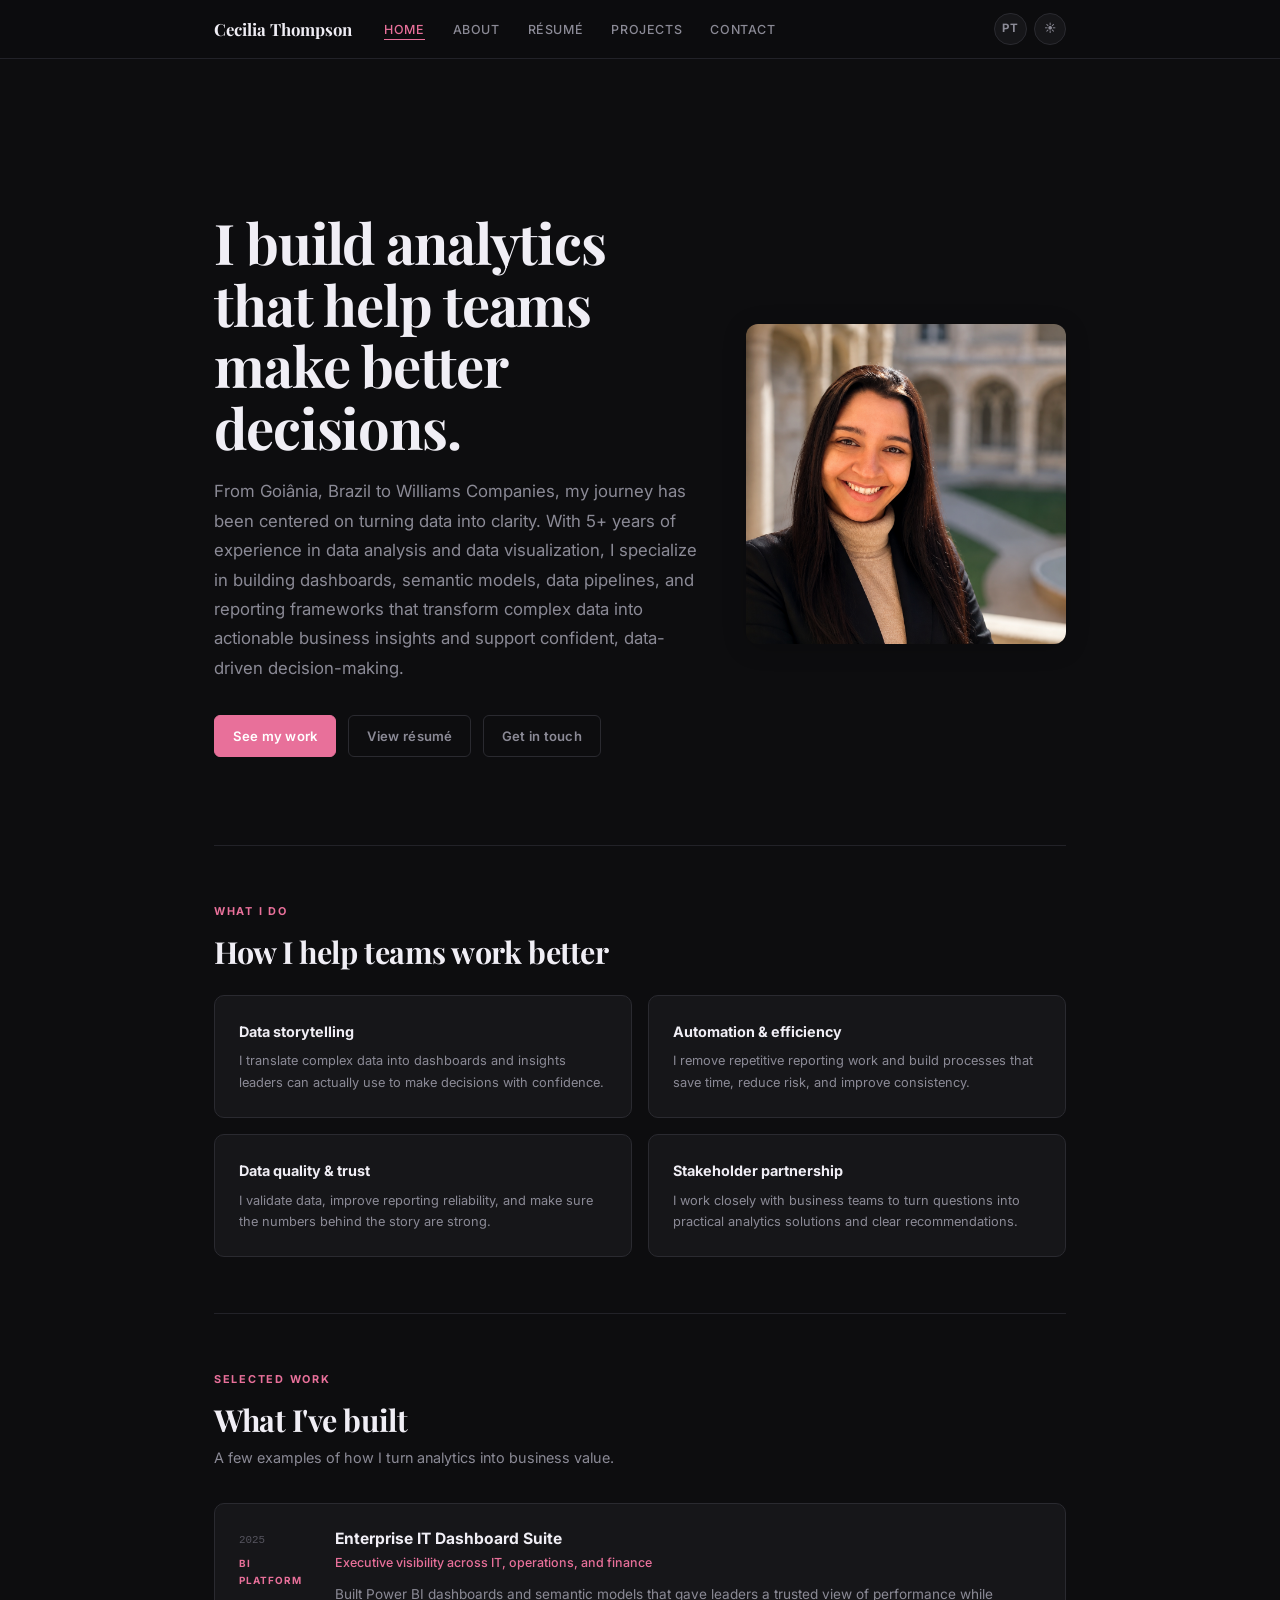
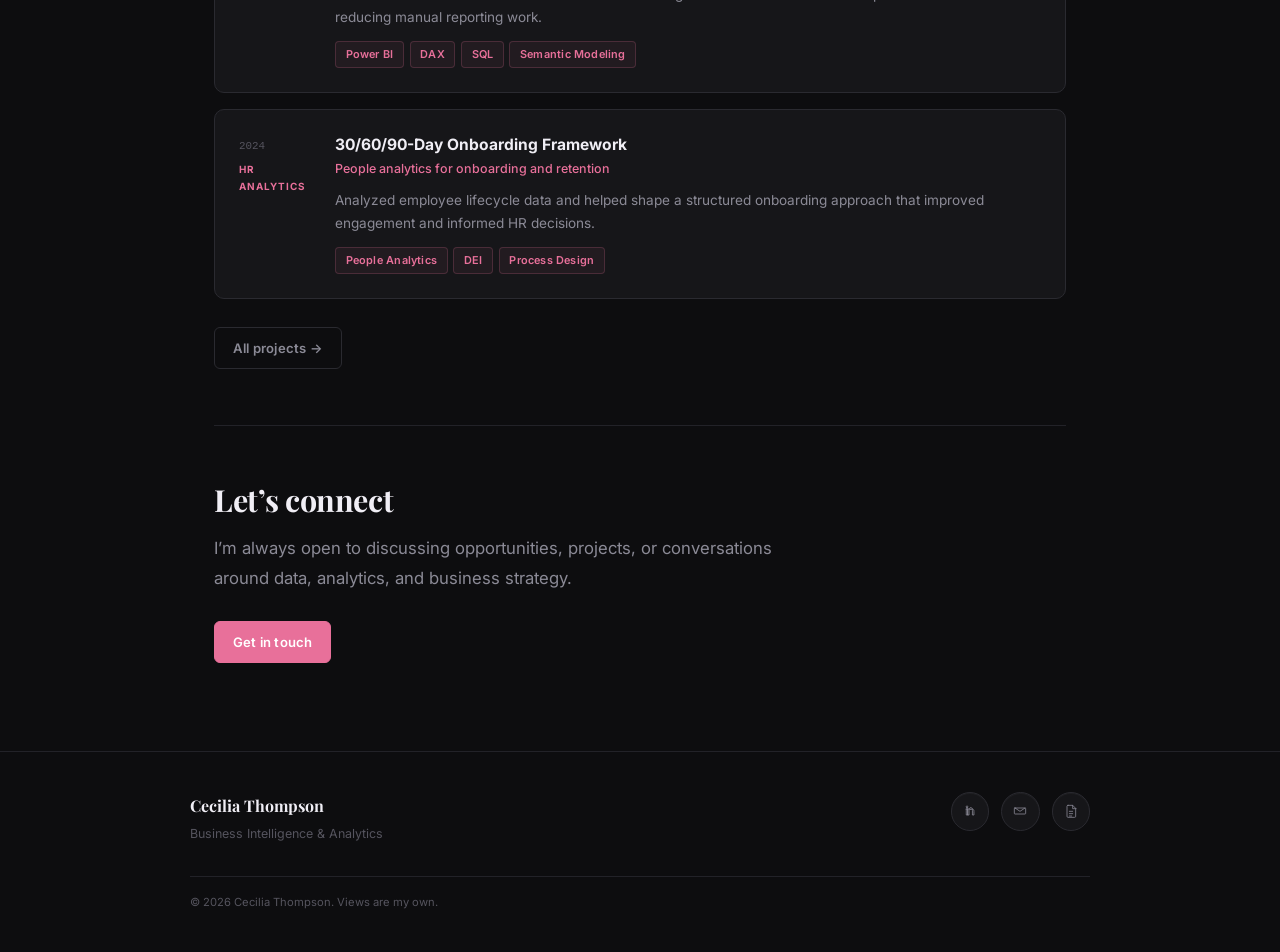
==== commit 7b88fe68: "Enlarge hero photo to 320px with subtle shadow for polish Co-Authored-By: Claude Sonnet 4.6 <noreply" ====
--- a/index.html
+++ b/index.html
@@ -11,7 +11,7 @@
   <link rel="preconnect" href="https://fonts.googleapis.com" />
   <link rel="preconnect" href="https://fonts.gstatic.com" crossorigin />
   <link href="https://fonts.googleapis.com/css2?family=Inter:wght@400;500;600;700&family=Playfair+Display:ital,wght@0,700;1,700&display=swap" rel="stylesheet" />
-  <link rel="stylesheet" href="style.css?v=3" />
+  <link rel="stylesheet" href="style.css?v=4" />
 </head>
 <body>
 <a href="#main" class="skip-link">Skip to content</a>
--- a/style.css
+++ b/style.css
@@ -754,14 +754,15 @@
 }
 .hero__photo {
   flex-shrink: 0;
-  width: 240px;
-  height: 240px;
-  border-radius: 10px;
+  width: 320px;
+  height: 320px;
+  border-radius: 12px;
   overflow: hidden;
+  box-shadow: 0 4px 24px rgba(0,0,0,0.2);
 }
 .hero__photo img {
-  width: 240px;
-  height: 240px;
+  width: 320px;
+  height: 320px;
   object-fit: cover;
   display: block;
   max-width: none;
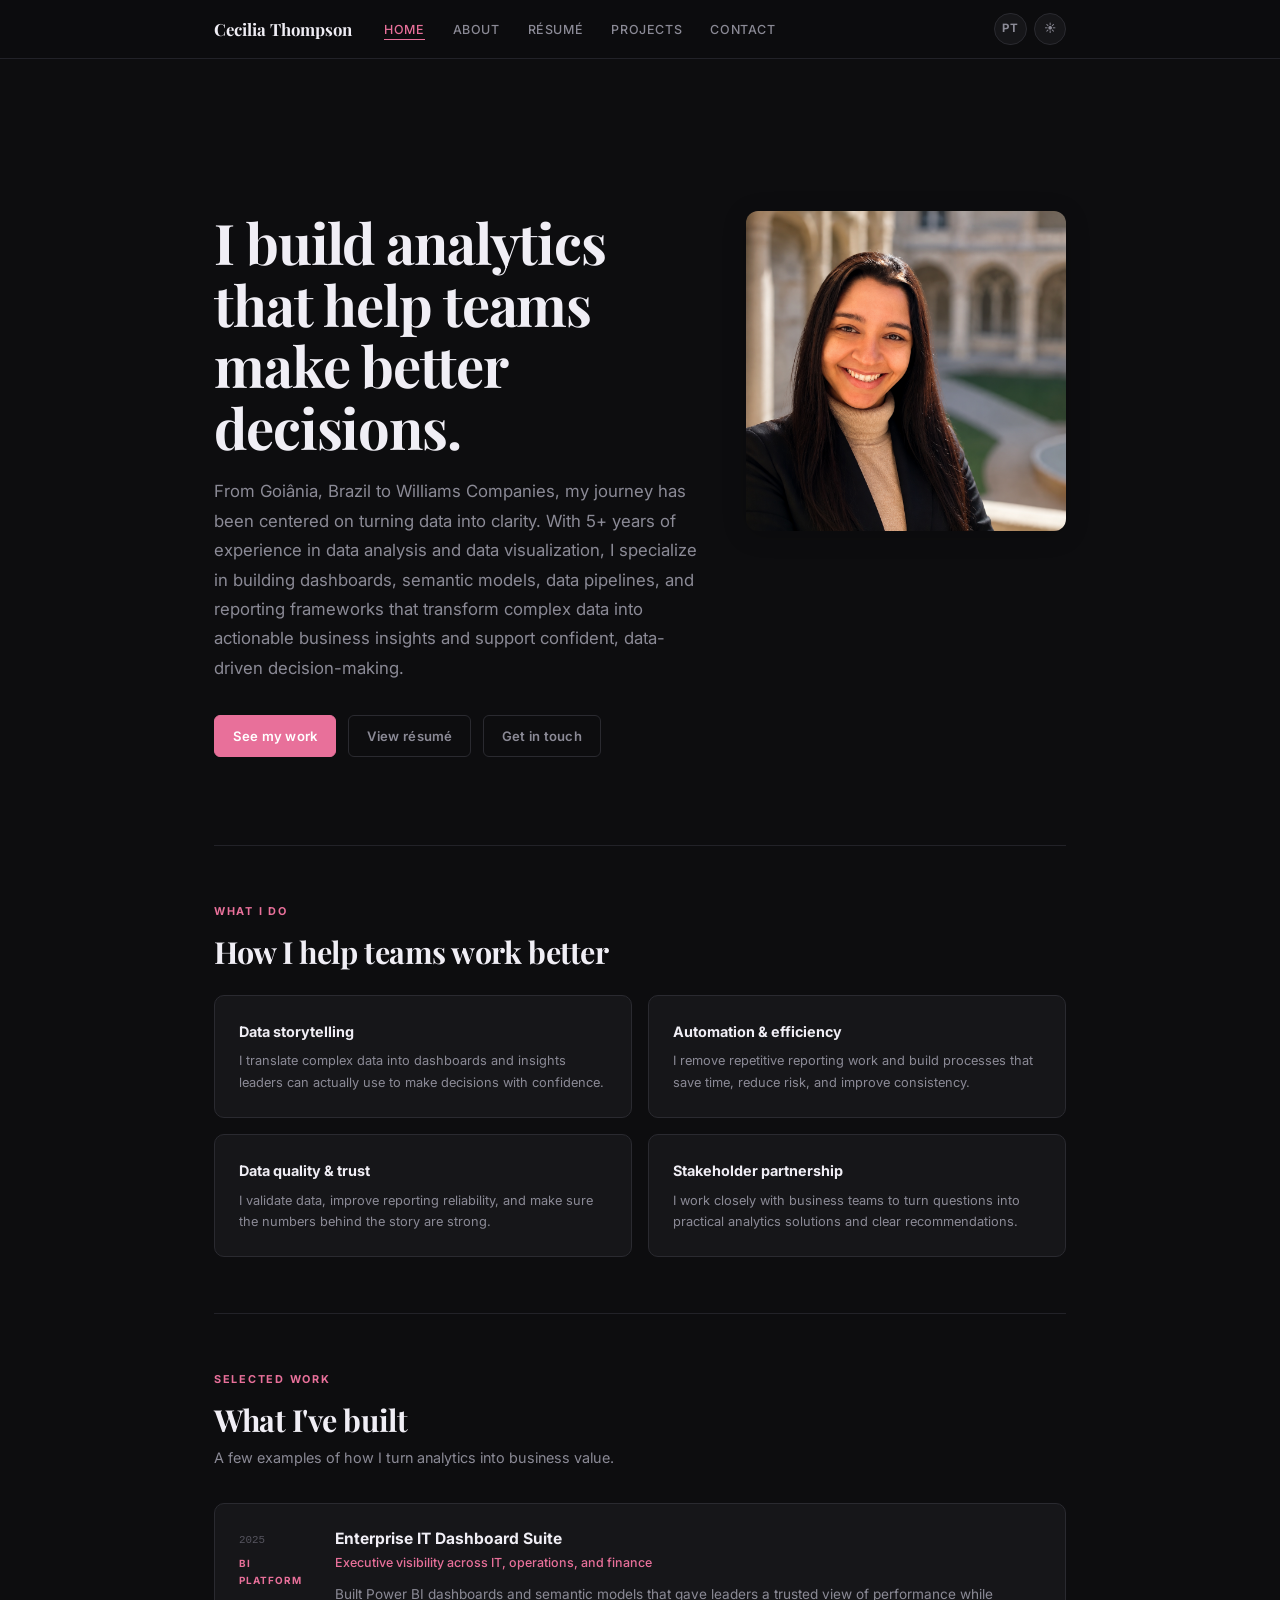
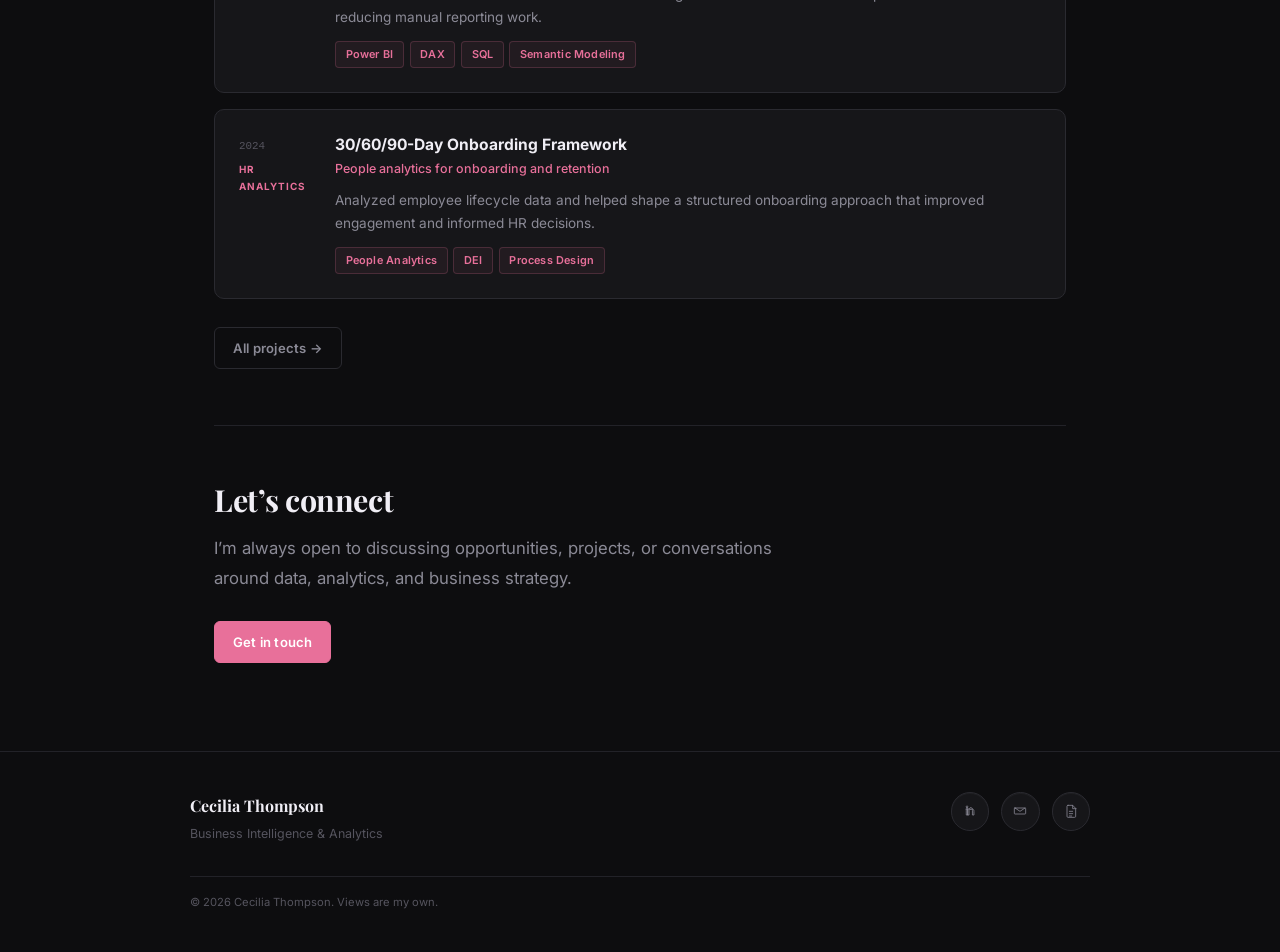
==== commit c631e6bd: "Align hero photo to top of text instead of center Co-Authored-By: Claude Sonnet 4.6 <noreply@anthrop" ====
--- a/index.html
+++ b/index.html
@@ -11,7 +11,7 @@
   <link rel="preconnect" href="https://fonts.googleapis.com" />
   <link rel="preconnect" href="https://fonts.gstatic.com" crossorigin />
   <link href="https://fonts.googleapis.com/css2?family=Inter:wght@400;500;600;700&family=Playfair+Display:ital,wght@0,700;1,700&display=swap" rel="stylesheet" />
-  <link rel="stylesheet" href="style.css?v=4" />
+  <link rel="stylesheet" href="style.css?v=5" />
 </head>
 <body>
 <a href="#main" class="skip-link">Skip to content</a>
--- a/style.css
+++ b/style.css
@@ -745,7 +745,7 @@
 .hero { padding: 5rem 0 2rem; }
 .hero--split {
   display: flex;
-  align-items: center;
+  align-items: flex-start;
   gap: 3rem;
 }
 .hero__text {
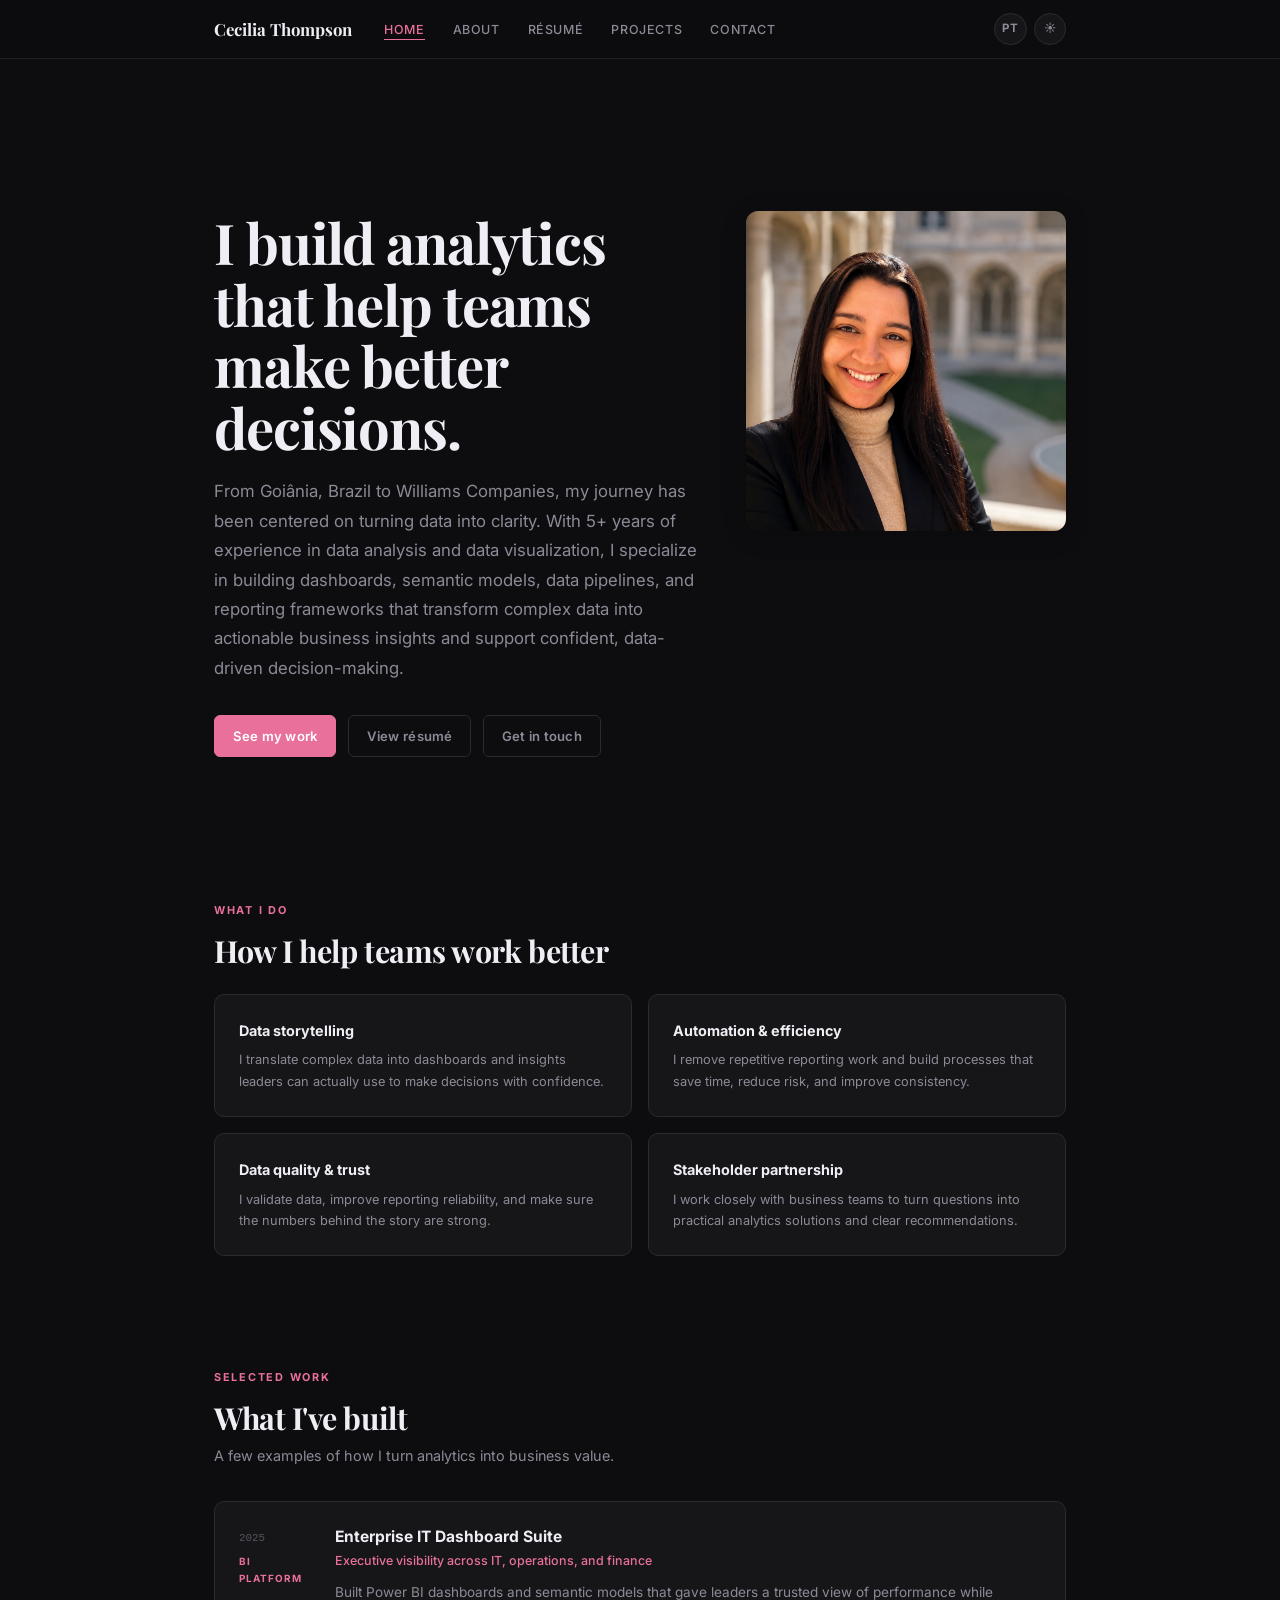
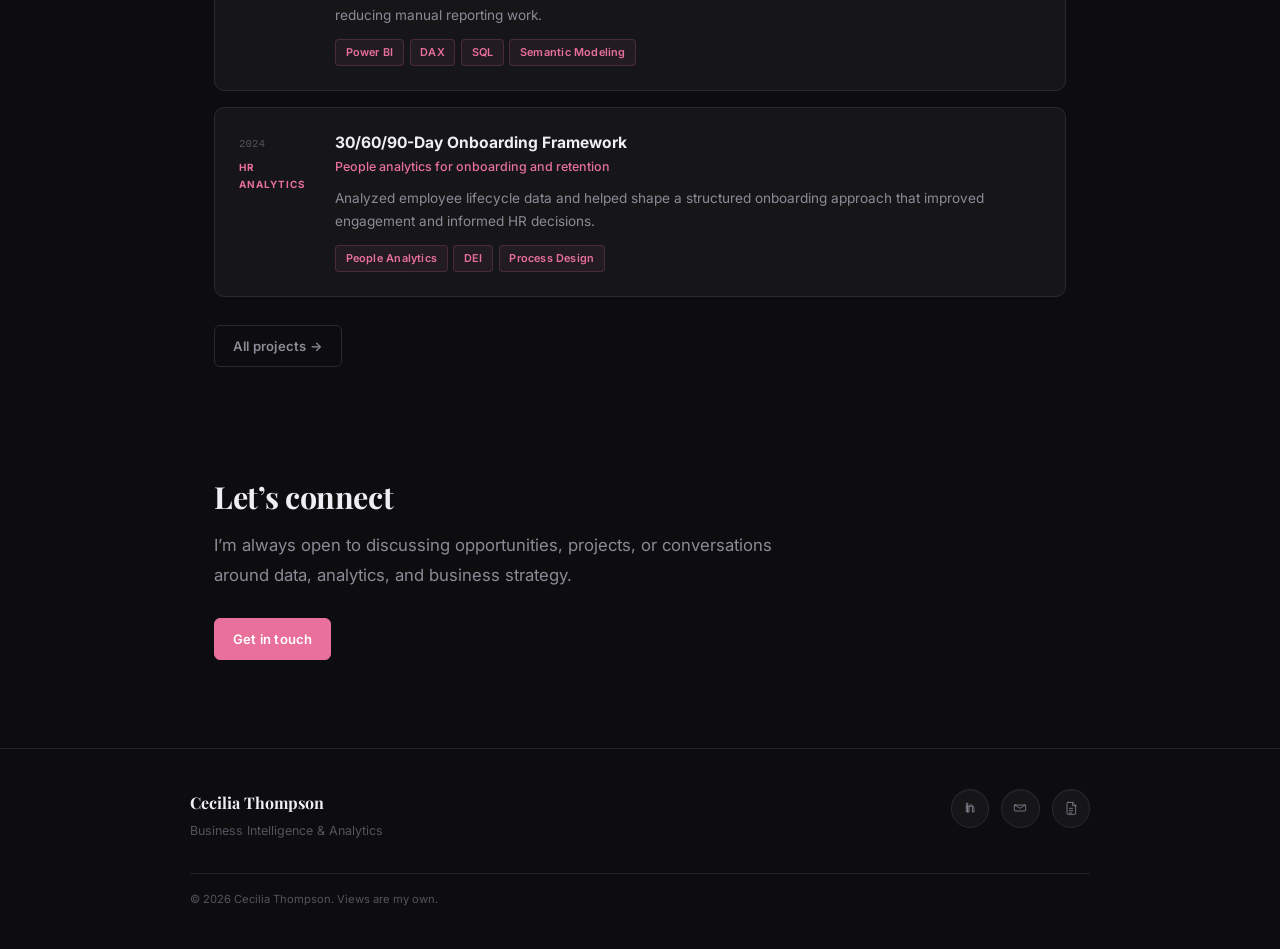
==== commit 57e9ee71: "Remove section divider lines across all pages Co-Authored-By: Claude Sonnet 4.6 <noreply@anthropic.c" ====
--- a/index.html
+++ b/index.html
@@ -11,7 +11,7 @@
   <link rel="preconnect" href="https://fonts.googleapis.com" />
   <link rel="preconnect" href="https://fonts.gstatic.com" crossorigin />
   <link href="https://fonts.googleapis.com/css2?family=Inter:wght@400;500;600;700&family=Playfair+Display:ital,wght@0,700;1,700&display=swap" rel="stylesheet" />
-  <link rel="stylesheet" href="style.css?v=5" />
+  <link rel="stylesheet" href="style.css?v=6" />
 </head>
 <body>
 <a href="#main" class="skip-link">Skip to content</a>
--- a/style.css
+++ b/style.css
@@ -306,7 +306,6 @@
 /* ── DIVIDER ── */
 hr {
   border: none;
-  border-top: 1px solid var(--border-soft);
   margin: 3.5rem 0;
 }
 
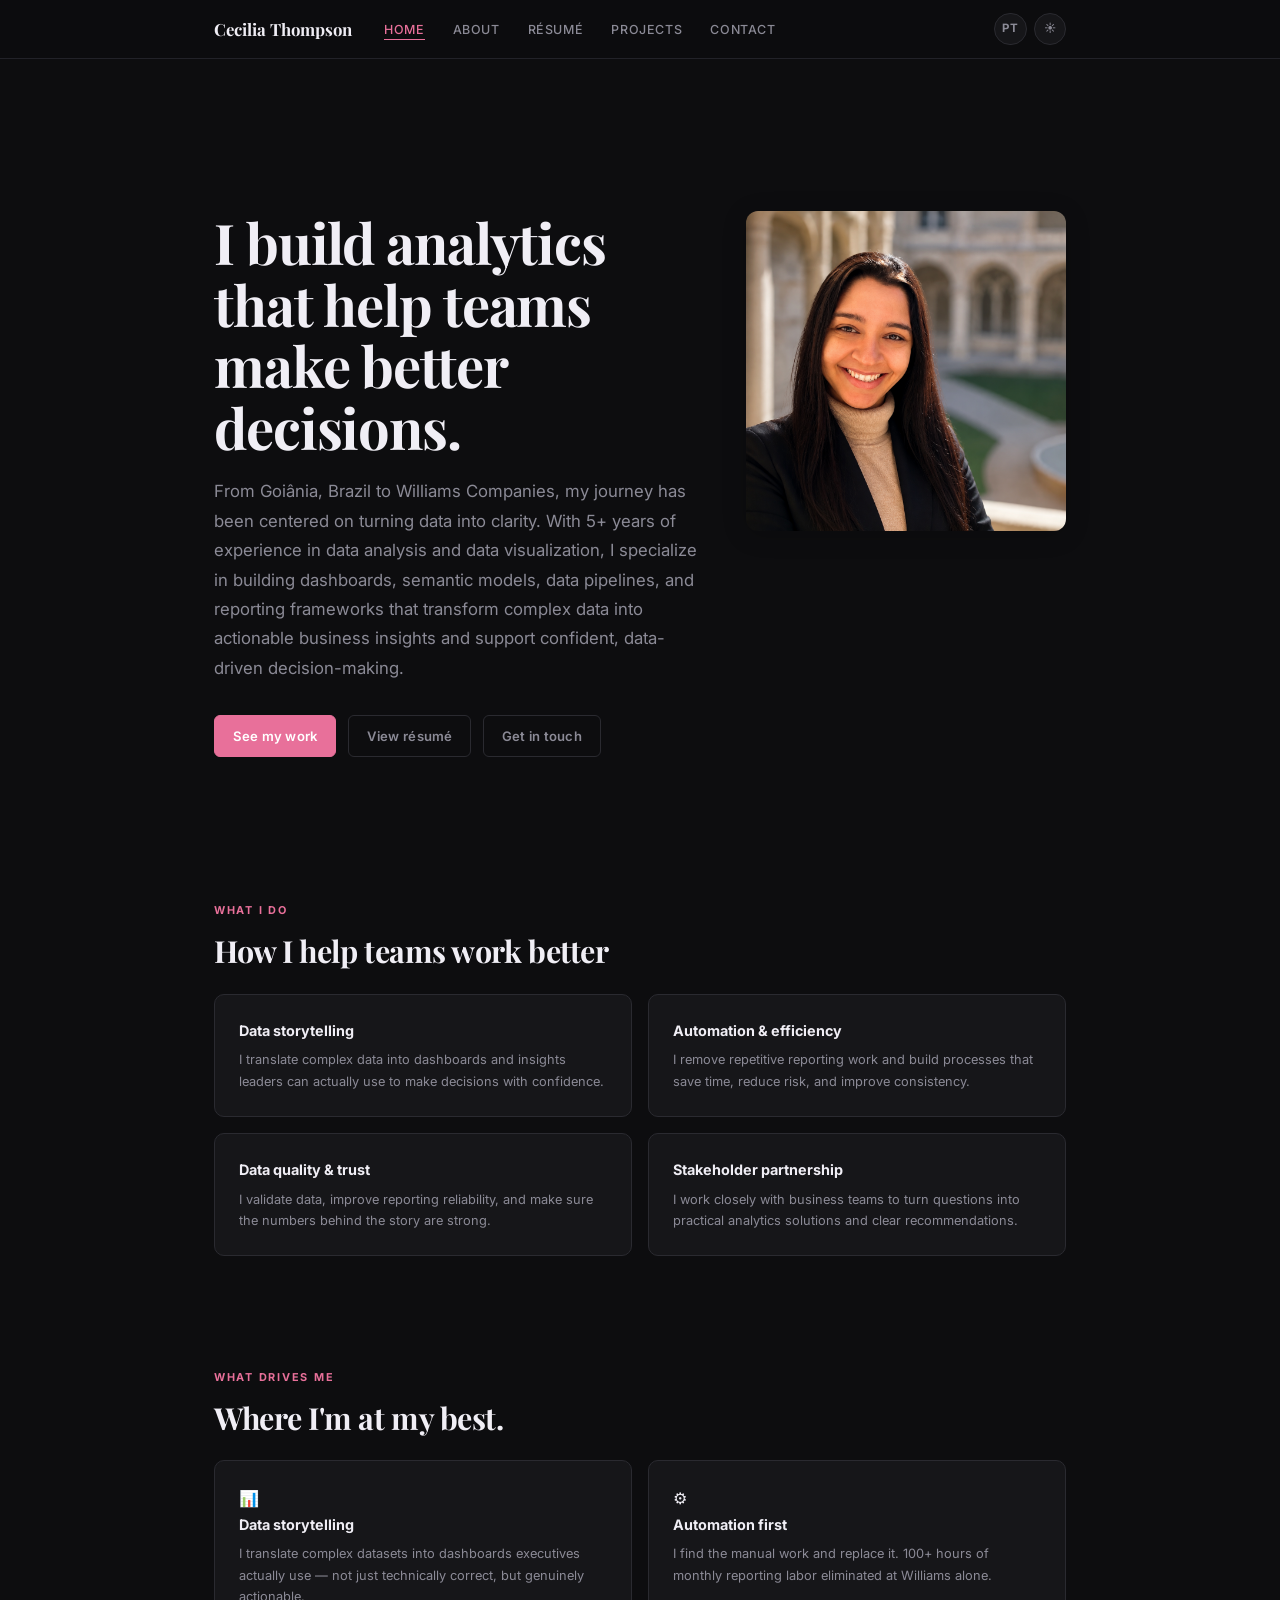
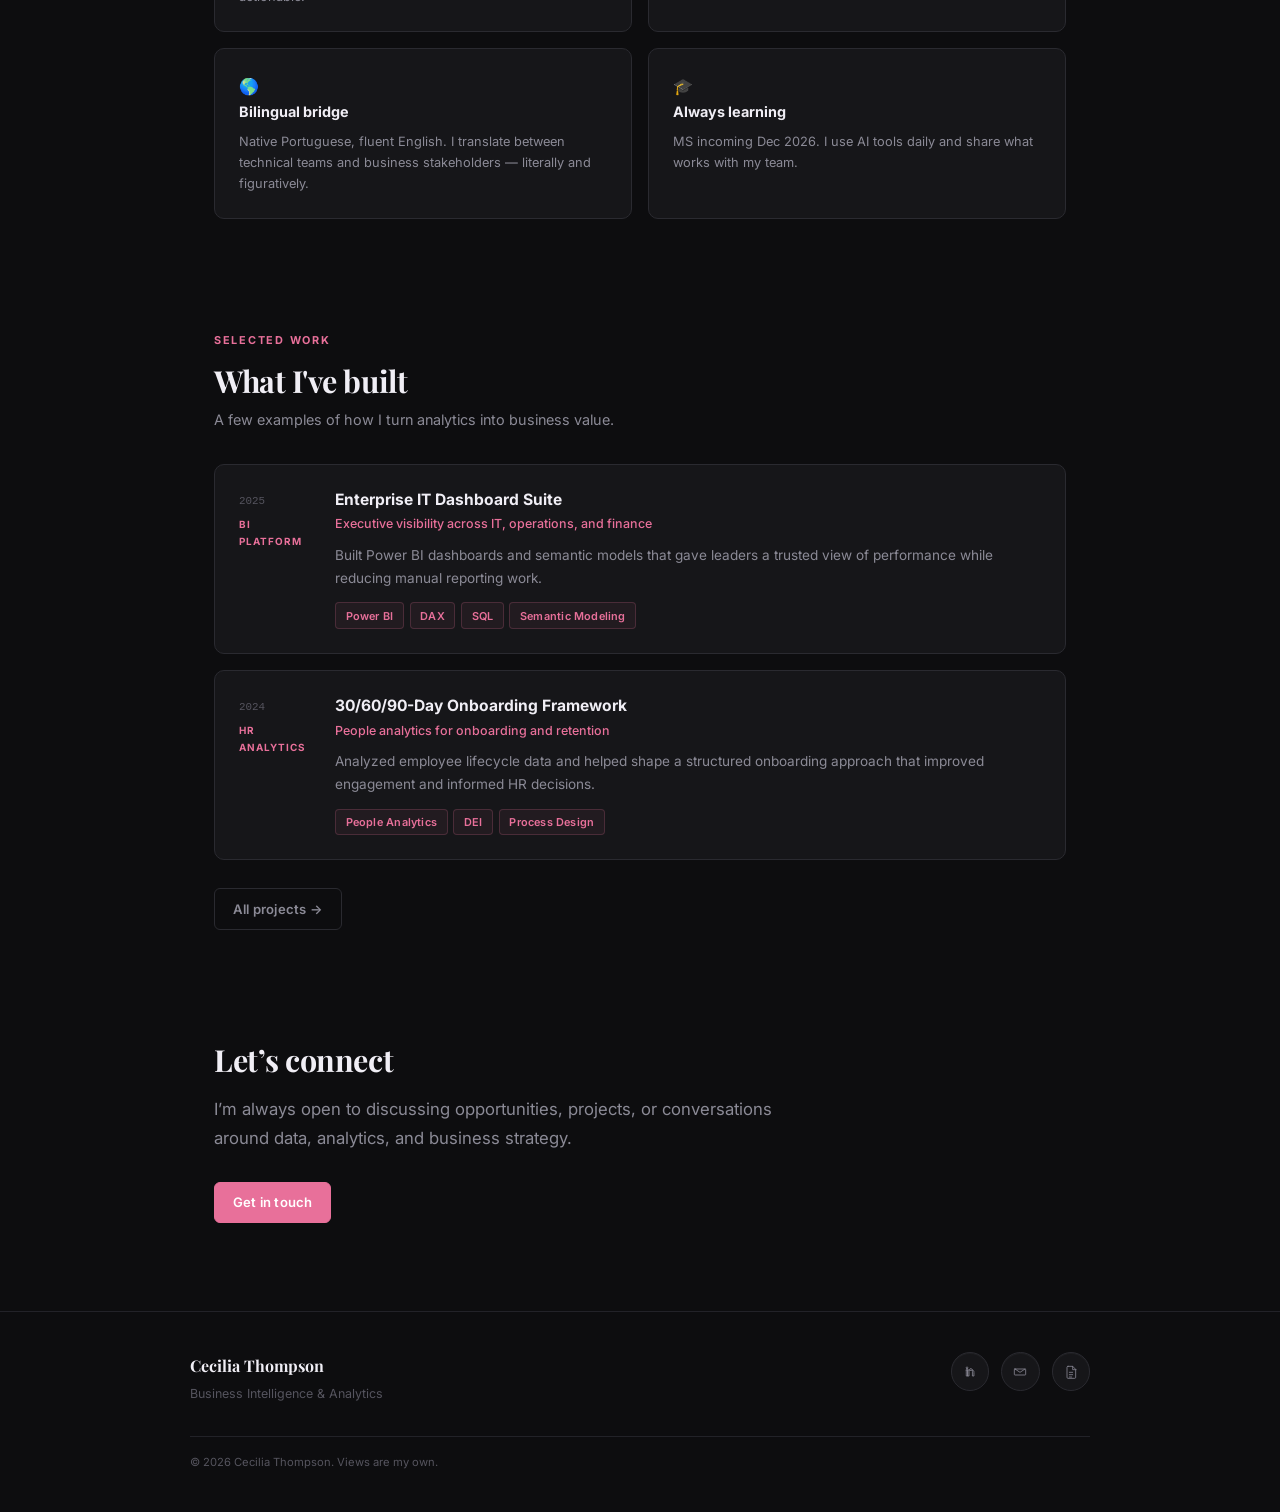
==== commit f3cd5310: "Move What drives me to home page, remove Education and CTA from about Co-Authored-By: Claude Sonnet " ====
--- a/index.html
+++ b/index.html
@@ -43,7 +43,7 @@
     <section class="hero hero--split">
       <div class="hero__text">
         <h1 data-i18n="hero.title">I build analytics that help teams make better decisions.</h1>
-        <p class="lead hero__lead" data-i18n="hero.lead">From Goiânia, Brazil to Williams Companies, my journey has been centered on turning data into clarity. With 5+ years of experience in data analysis and data visualization, I specialize in building dashboards, semantic models, data pipelines, and reporting frameworks that transform complex data into actionable business insights and support confident, data-driven decision-making.</p>
+        <p class="lead hero__lead" data-i18n="hero.lead">5+ years building data and analytics solutions — connecting business needs, data models, and reporting frameworks to deliver actionable insights.</p>
         <div class="hero__actions">
           <a href="projects.html" class="btn btn--primary" data-i18n="btn.work">See my work</a>
           <a href="resume.html" class="btn btn--ghost" data-i18n="btn.resume">View résumé</a>
@@ -77,6 +77,36 @@
         <div class="pillar">
           <div class="pillar__title" data-i18n="skills.card4.title">Stakeholder partnership</div>
           <div class="pillar__body" data-i18n="skills.card4.body">I work closely with business teams to turn questions into practical analytics solutions and clear recommendations.</div>
+        </div>
+      </div>
+    </section>
+
+    <hr/>
+
+    <!-- WHAT DRIVES ME -->
+    <section class="reveal">
+      <span class="eyebrow" data-i18n="drives.eyebrow">What drives me</span>
+      <h2 data-i18n="drives.title">Where I'm at my best.</h2>
+      <div class="pillars" style="margin-top:1.5rem">
+        <div class="pillar">
+          <div class="pillar__icon">📊</div>
+          <div class="pillar__title" data-i18n="drives.pillar1.title">Data storytelling</div>
+          <div class="pillar__body" data-i18n="drives.pillar1.body">I translate complex datasets into dashboards executives actually use — not just technically correct, but genuinely actionable.</div>
+        </div>
+        <div class="pillar">
+          <div class="pillar__icon">⚙️</div>
+          <div class="pillar__title" data-i18n="drives.pillar2.title">Automation first</div>
+          <div class="pillar__body" data-i18n="drives.pillar2.body">I find the manual work and replace it. 100+ hours of monthly reporting labor eliminated at Williams alone.</div>
+        </div>
+        <div class="pillar">
+          <div class="pillar__icon">🌎</div>
+          <div class="pillar__title" data-i18n="drives.pillar3.title">Bilingual bridge</div>
+          <div class="pillar__body" data-i18n="drives.pillar3.body">Native Portuguese, fluent English. I translate between technical teams and business stakeholders — literally and figuratively.</div>
+        </div>
+        <div class="pillar">
+          <div class="pillar__icon">🎓</div>
+          <div class="pillar__title" data-i18n="drives.pillar4.title">Always learning</div>
+          <div class="pillar__body" data-i18n="drives.pillar4.body">MS incoming Dec 2026. I use AI tools daily and share what works with my team.</div>
         </div>
       </div>
     </section>
@@ -193,6 +223,16 @@
     'skills.card3.body': 'I validate data, improve reporting reliability, and make sure the numbers behind the story are strong.',
     'skills.card4.title': 'Stakeholder partnership',
     'skills.card4.body': 'I work closely with business teams to turn questions into practical analytics solutions and clear recommendations.',
+    'drives.eyebrow': 'What drives me',
+    'drives.title': 'Where I\'m at my best.',
+    'drives.pillar1.title': 'Data storytelling',
+    'drives.pillar1.body': 'I translate complex datasets into dashboards executives actually use — not just technically correct, but genuinely actionable.',
+    'drives.pillar2.title': 'Automation first',
+    'drives.pillar2.body': 'I find the manual work and replace it. 100+ hours of monthly reporting labor eliminated at Williams alone.',
+    'drives.pillar3.title': 'Bilingual bridge',
+    'drives.pillar3.body': 'Native Portuguese, fluent English. I translate between technical teams and business stakeholders — literally and figuratively.',
+    'drives.pillar4.title': 'Always learning',
+    'drives.pillar4.body': 'MS incoming Dec 2026. I use AI tools daily and share what works with my team.',
     'work.eyebrow': 'Selected work',
     'work.title': "What I've built",
     'work.sub': 'A few examples of how I turn analytics into business value.',
@@ -232,6 +272,16 @@
     'skills.card3.body': 'Valido dados, aumento a confiabilidade dos relatórios e garanto que os números por trás da narrativa sejam sólidos.',
     'skills.card4.title': 'Parceria com stakeholders',
     'skills.card4.body': 'Trabalho em parceria com equipes de negócio para transformar perguntas em soluções analíticas práticas e recomendações claras.',
+    'drives.eyebrow': 'O que me motiva',
+    'drives.title': 'Onde sou melhor.',
+    'drives.pillar1.title': 'Narrativa com dados',
+    'drives.pillar1.body': 'Traduzo datasets complexos em dashboards que executivos realmente usam — não apenas tecnicamente corretos, mas genuinamente acionáveis.',
+    'drives.pillar2.title': 'Automação primeiro',
+    'drives.pillar2.body': 'Encontro o trabalho manual e o substituo. Mais de 100 horas de trabalho mensal de relatórios eliminadas só na Williams.',
+    'drives.pillar3.title': 'Ponte bilíngue',
+    'drives.pillar3.body': 'Português nativo, inglês fluente. Traduzo entre equipes técnicas e stakeholders de negócio — literal e figurativamente.',
+    'drives.pillar4.title': 'Sempre aprendendo',
+    'drives.pillar4.body': 'Mestrado previsto para dez/2026. Uso ferramentas de IA diariamente e compartilho o que funciona com minha equipe.',
     'work.eyebrow': 'Trabalho selecionado',
     'work.title': 'O que eu construí',
     'work.sub': 'Alguns exemplos de como transformo analytics em valor para o negócio.',
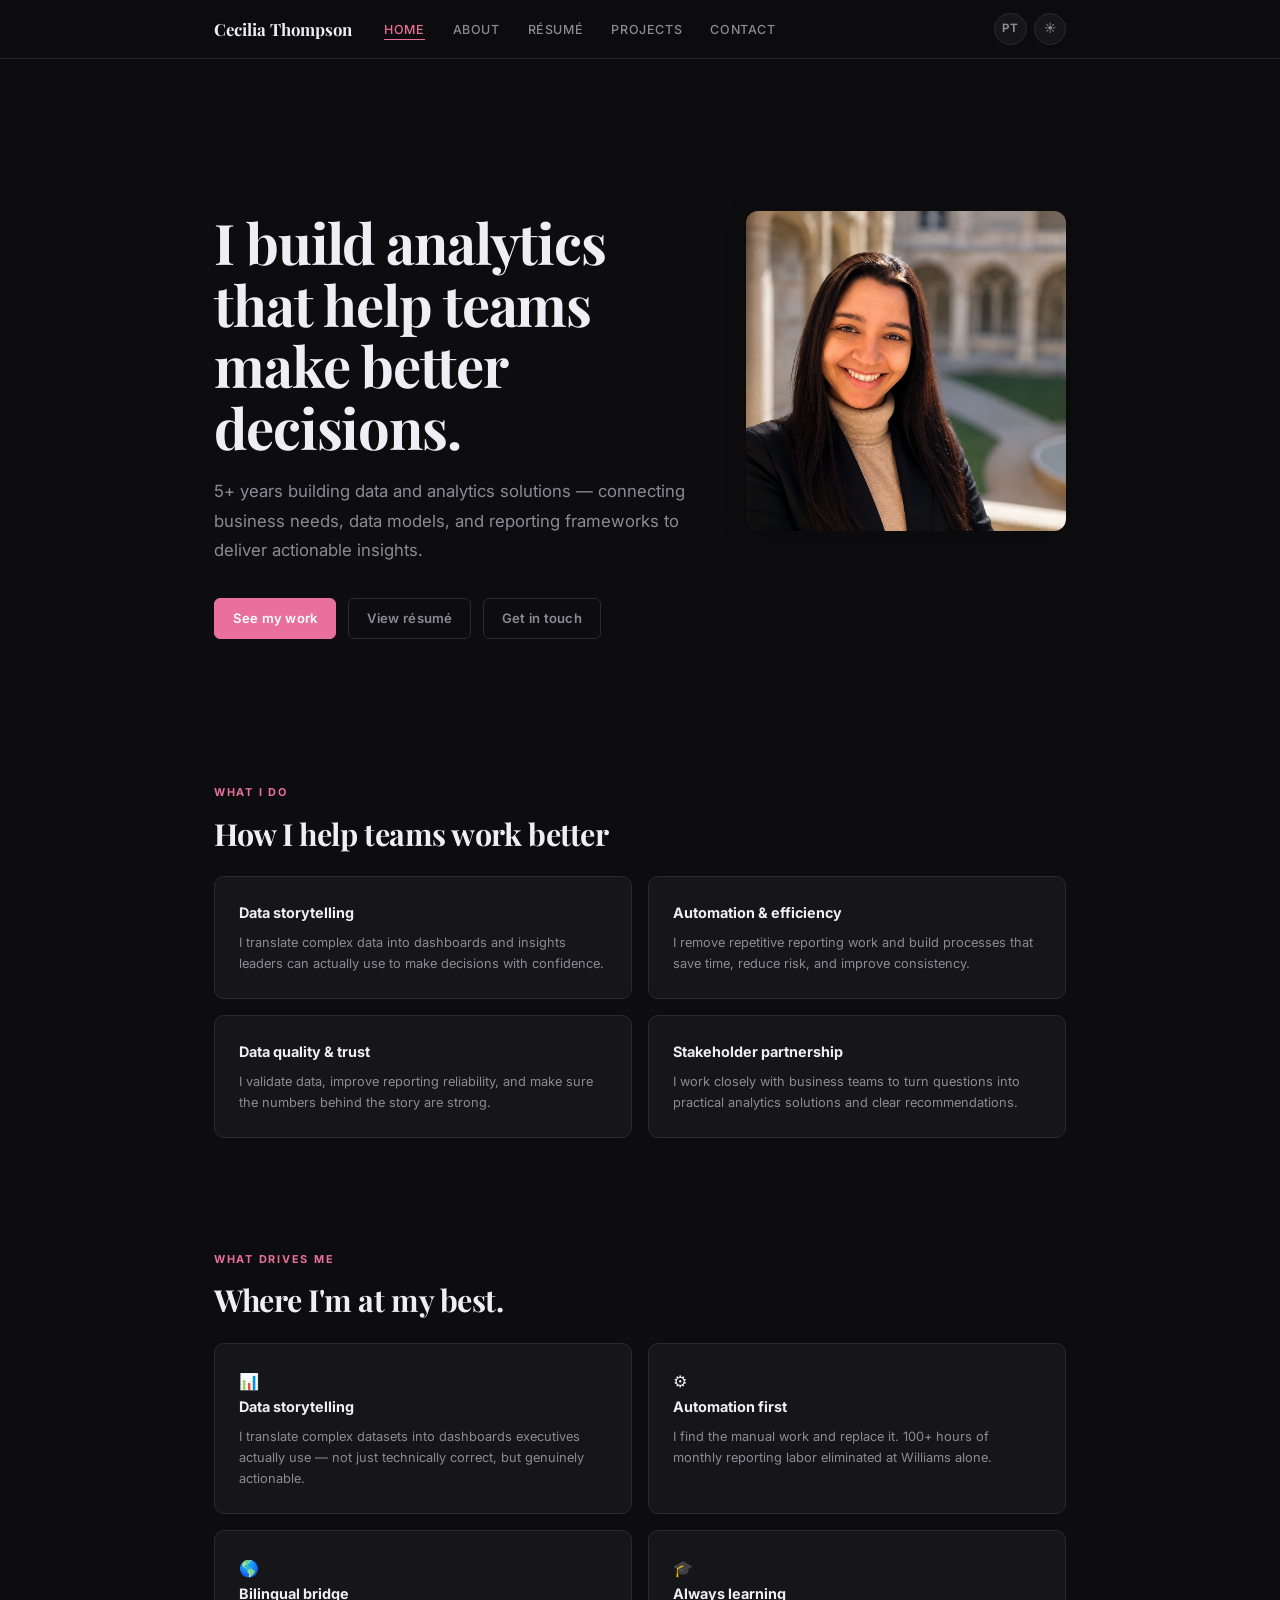
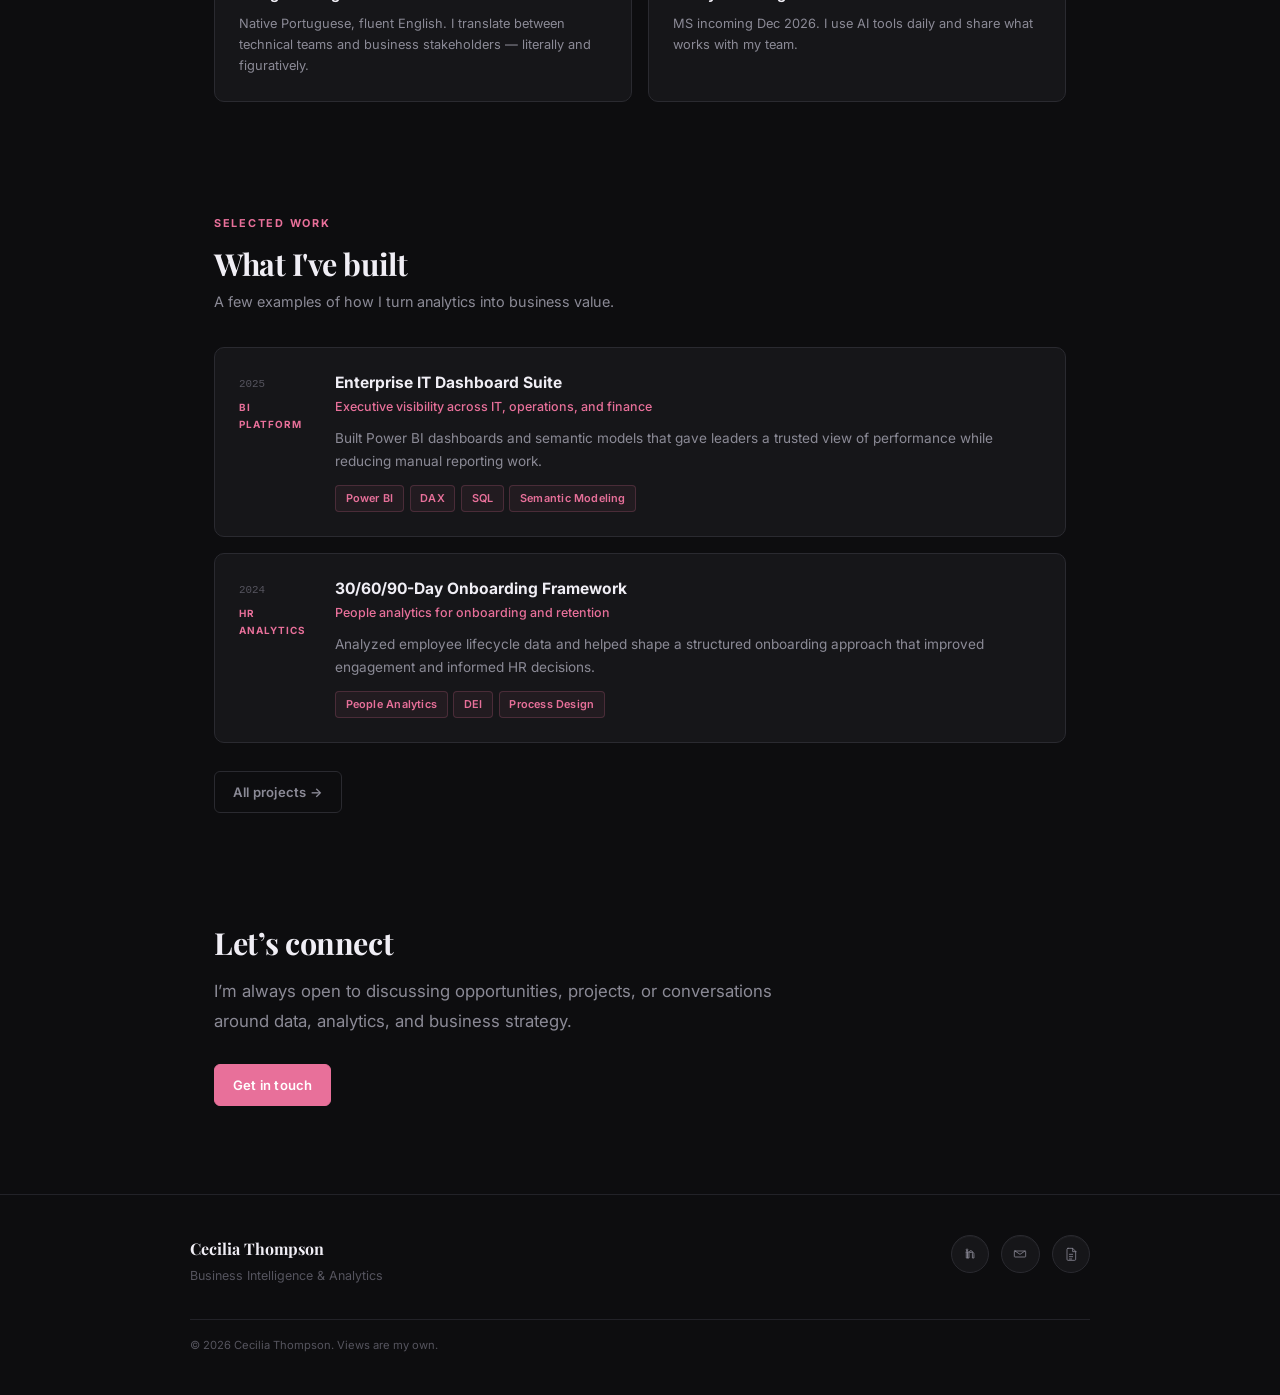
==== commit 1b55c028: "Update hero lead text in translations to match new shorter copy Co-Authored-By: Claude Sonnet 4.6 <n" ====
--- a/index.html
+++ b/index.html
@@ -209,7 +209,7 @@
     'nav.projects': 'Projects',
     'nav.contact': 'Contact',
     'hero.title': 'I build analytics that help teams make better decisions.',
-    'hero.lead': 'From Goiânia, Brazil to Williams Companies, my journey has been centered on turning data into clarity. With 5+ years of experience in data analysis and data visualization, I specialize in building dashboards, semantic models, data pipelines, and reporting frameworks that transform complex data into actionable business insights and support confident, data-driven decision-making.',
+    'hero.lead': '5+ years building data and analytics solutions — connecting business needs, data models, and reporting frameworks to deliver actionable insights.',
     'btn.work': 'See my work',
     'btn.resume': 'View résumé',
     'btn.contact': 'Get in touch',
@@ -258,7 +258,7 @@
     'nav.projects': 'Projetos',
     'nav.contact': 'Contato',
     'hero.title': 'Eu construo análises que ajudam equipes a tomar melhores decisões.',
-    'hero.lead': 'De Goiânia, Brasil até a Williams Companies, minha trajetória tem sido focada em transformar dados em clareza. Com mais de 5 anos de experiência em análise e visualização de dados, sou especializada em construir dashboards, modelos semânticos, pipelines de dados e estruturas de relatórios que transformam dados complexos em insights acionáveis e apoiam decisões confiantes baseadas em dados.',
+    'hero.lead': 'Mais de 5 anos construindo soluções de dados e analytics — conectando necessidades de negócio, modelos de dados e frameworks de relatórios para entregar insights acionáveis.',
     'btn.work': 'Veja meu trabalho',
     'btn.resume': 'Ver currículo',
     'btn.contact': 'Entre em contato',
